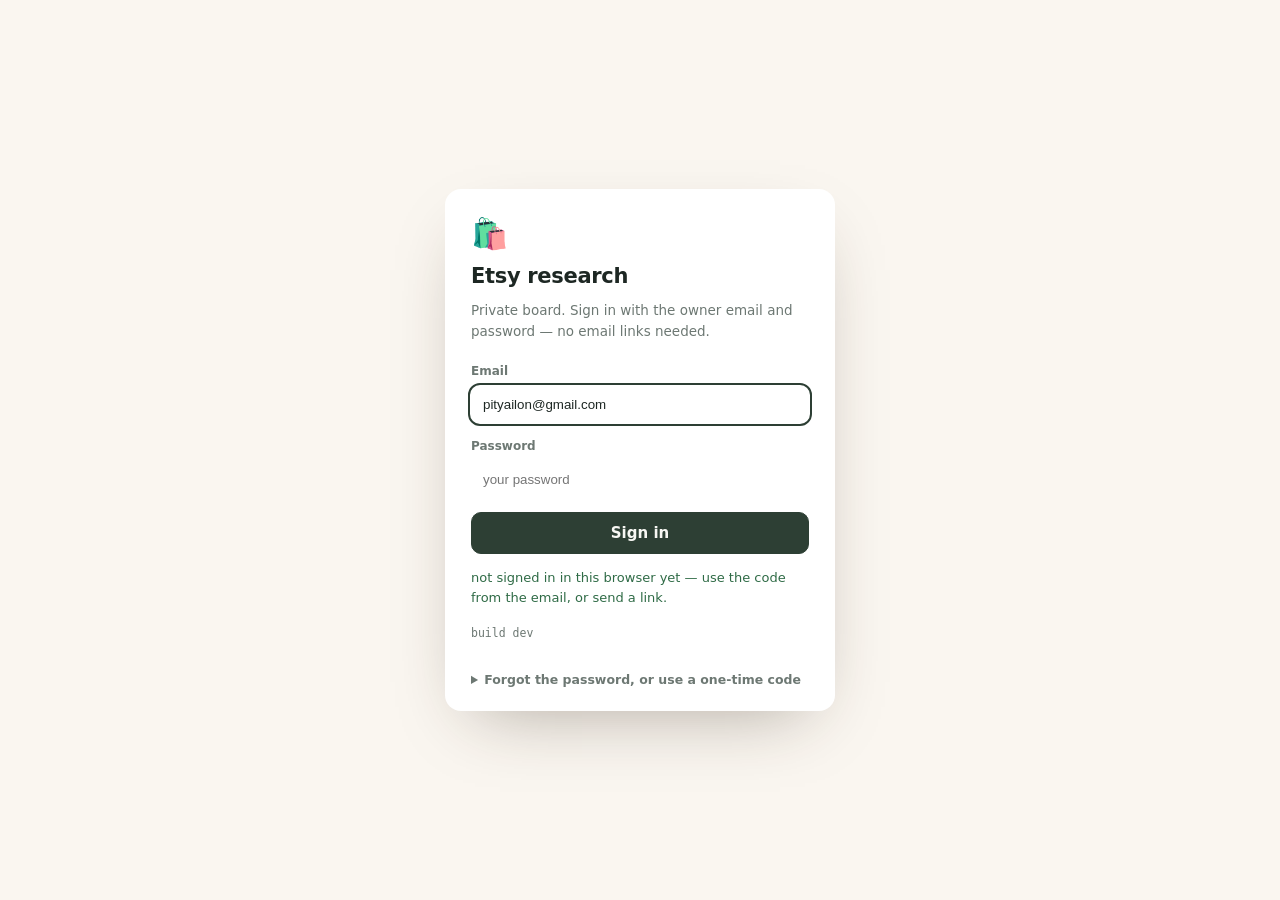
==== web/index.html @ 6f5b3202 "chore: sync web/index.html" ====
<!doctype html>
<html lang="en">
<head>
<meta charset="utf-8">
<meta name="build" content="dev">
<script>
  // Record failures before app.js runs: without this a thrown boot() looks
  // exactly like "signed in but the board never appeared".
  window.__errs = [];
  addEventListener('error', (e) => window.__errs.push(`${e.message} @ ${e.filename}:${e.lineno}`));
  // boot failsafe: if app.js never resolves the session, show the gate anyway
  setTimeout(() => { if (document.body.dataset.auth === 'pending') document.body.dataset.auth = 'out'; }, 7000);
  addEventListener('unhandledrejection', (e) => window.__errs.push(`promise: ${(e.reason && e.reason.message) || e.reason}`));
</script>
<meta name="viewport" content="width=device-width, initial-scale=1">
<title>Etsy research</title>
<meta name="description" content="Keyword research board for Etsy — listings, momentum and a crawl queue you control.">
<link rel="stylesheet" href="./styles.css">
<link rel="icon" href="data:image/svg+xml,<svg xmlns='http://www.w3.org/2000/svg' viewBox='0 0 100 100'><text y='.9em' font-size='90'>🛍️</text></svg>">
</head>
<body data-auth="pending">
<div id="boot-splash">Checking your session…</div>

<div id="banner" class="banner" hidden></div>
  <header class="topbar">
  <div class="brand"><b>Etsy research</b><span id="board-name">board</span></div>
  <div class="spacer"></div>
  <div class="stat stat-listings"><b id="s-listings">—</b><span>listings</span></div>
  <div class="stat stat-snaps"><b id="s-snaps">—</b><span>observations</span></div>
  <div class="stat stat-queue"><b id="s-queue">—</b><span>keywords</span></div>
  <div class="stat stat-seen"><b><span class="dot" id="s-dot"></span><span id="s-seen">—</span></b><span>last crawl</span></div>
  <button class="btn ghost sm" id="acct-btn" title="account">account</button>
</header>

<main class="wrap">

  <!-- ── scan schedule ──────────────────────────────────────────────── -->
  <section class="panel">
    <div class="panel-head">
      <div>
        <h2>Scan schedule</h2>
        <p class="sub">Every keyword has its own timer. The runner wakes up once an hour and crawls only what is due.</p>
      </div>
      <div class="now" id="next-up">—</div>
    </div>

    <form class="queue-form" id="kw-form" autocomplete="off">
      <div class="field grow">
        <label for="kw">Add a keyword</label>
        <input type="text" id="kw" placeholder="e.g. personalised wedding gift" required minlength="2" maxlength="80">
      </div>
      <div class="field">
        <label for="kw-depth">Page depth <button type="button" class="help" data-help="depth" aria-label="What is page depth?">?</button></label>
        <input type="number" id="kw-depth" value="20" min="1" max="100">
      </div>
      <div class="field">
        <label for="kw-interval">Check every</label>
        <select id="kw-interval"></select>
      </div>
      <button class="btn" type="submit">Add to queue</button>
    </form>

    <div class="bulk" id="bulk" hidden>
      <b id="bulk-count">0 selected</b>
      <span class="bulk-label">check every</span>
      <select id="bulk-interval" aria-label="Interval for selected keywords"></select>
      <button class="btn sm" id="bulk-apply" type="button">Apply to selected</button>
      <button class="btn ghost sm" id="bulk-clear" type="button">Clear</button>
    </div>

    <div class="table-wrap">
      <table class="queue">
        <thead>
          <tr>
            <th class="chk"><input type="checkbox" id="check-all" aria-label="Select all keywords"></th>
            <th>Keyword</th>
            <th>Check every</th>
            <th>Depth</th>
            <th>Lap progress</th>
            <th>Next check</th>
            <th>Last run</th>
            <th class="acts"></th>
          </tr>
        </thead>
        <tbody id="queue-body"></tbody>
      </table>
      <p class="queue-empty" id="queue-empty" hidden>No keywords yet. Add one above and the runner will pick it up within the hour.</p>
    </div>

    <div class="explainers">
      <details class="explain" id="explain-depth">
        <summary>What is “page depth”?</summary>
        <div class="explain-body" id="depth-explain"></div>
      </details>
      <details class="explain" id="explain-interval">
        <summary>What does “check every” change?</summary>
        <div class="explain-body" id="interval-explain"></div>
      </details>
    </div>

    <div class="budget">
      <div class="budget-head">
        <b>Today’s crawl budget</b>
        <span id="budget-text">—</span>
      </div>
      <div class="meter"><i id="budget-bar"></i></div>
      <div class="budget-foot">
        <span id="demand-text"></span>
        <span class="budget-set">
          <label for="budget-input">pages/day</label>
          <input type="number" id="budget-input" min="6" max="200" step="2">
          <button class="btn ghost sm" id="budget-save" type="button">Save</button>
        </span>
      </div>
    </div>
  </section>

  <!-- ── filters ───────────────────────────────────────────────────── -->
  <section class="panel">
    <div class="filters">
      <div class="field">
        <label for="q">Search</label>
        <input type="text" id="q" placeholder="title, shop or description">
      </div>
      <div class="field">
        <label>Status</label>
        <div class="seg" id="seg">
          <button data-status="all" aria-pressed="true">All</button>
          <button data-status="rising" aria-pressed="false">Rising</button>
          <button data-status="new" aria-pressed="false">New</button>
          <button data-status="starred" aria-pressed="false">Starred</button>
        </div>
      </div>
      <div class="field">
        <label for="sort">Sort</label>
        <select id="sort">
          <option value="favorites">Favourites</option>
          <option value="momentum">Momentum (Δ fav)</option>
          <option value="newest">Newest first seen</option>
          <option value="price_asc">Price ↑</option>
          <option value="price_desc">Price ↓</option>
          <option value="reviews">Reviews</option>
        </select>
      </div>
      <div class="count" id="count"></div>
    </div>
  </section>

  <div class="grid" id="grid"></div>
  <div class="more" id="more-wrap" hidden><button class="btn ghost" id="more">Show more</button></div>
  <div class="empty" id="empty" hidden>No listings match yet. Add a keyword above — the next tick picks it up within the hour.</div>

  <!-- ── runs ──────────────────────────────────────────────────────── -->
  <section class="panel" style="margin-top:26px">
    <div class="panel-head">
      <div>
        <h2>Recent slices</h2>
        <p class="sub">Each row is one wake-up: two search pages, the listings found, and whether Etsy let us through.</p>
      </div>
    </div>
    <div class="table-wrap">
      <table class="runs">
        <thead><tr><th>Started</th><th>Keyword</th><th>Pages</th><th>Result</th><th>Listings</th><th>CAPTCHAs</th></tr></thead>
        <tbody id="runs"></tbody>
      </table>
    </div>
  </section>
</main>

<div class="scrim" id="scrim"></div>
<aside class="drawer" id="drawer" aria-hidden="true">
  <button class="close" id="drawer-close" aria-label="Close">✕</button>
  <div id="drawer-body"></div>
</aside>

<div class="scrim2" id="confirm-scrim" hidden></div>
<div class="modal small" id="confirm" role="dialog" aria-modal="true" aria-labelledby="confirm-title" hidden>
  <h3 id="confirm-title">Are you sure?</h3>
  <p class="sub" id="confirm-body"></p>
  <div class="modal-foot">
    <button class="btn" id="confirm-ok" type="button">Confirm</button>
    <button class="btn ghost" id="confirm-cancel" type="button">Cancel</button>
  </div>
</div>

<!-- ── sign-in gate ──────────────────────────────────────────────────── -->
<section class="gate" id="gate" hidden>
  <form class="gate-card" id="gate-form">
    <div class="gate-mark">🛍️</div>
    <h1>Etsy research</h1>
    <p class="gate-sub">Private board. Sign in with the owner email and password — no email links needed.</p>
    <label for="gate-email">Email</label>
    <input type="email" id="gate-email" value="pityailon@gmail.com" autocomplete="username" spellcheck="false" required>
    <label for="gate-pw">Password</label>
    <input type="password" id="gate-pw" autocomplete="current-password" autocapitalize="off" autocorrect="off" spellcheck="false" placeholder="your password" required>
    <button class="btn" id="gate-signin" type="submit">Sign in</button>
    <p class="gate-msg" id="gate-msg" hidden></p>
    <p class="gate-foot mono-note">build <span id="build-tag">—</span></p>
    <details class="gate-alt">
      <summary>Forgot the password, or use a one-time code</summary>
      <p>Type the code from a sign-in email, paste a sign-in link, or send yourself a fresh link.</p>
      <input type="text" id="gate-paste" placeholder="8-digit code, or the whole link" spellcheck="false" autocomplete="off">
      <button class="btn ghost" id="gate-verify" type="button">Sign in with this</button>
      <button class="btn ghost" id="gate-send" type="button">Email me a link instead</button>
    </details>
  </form>
</section>

<div class="toast" id="toast"></div>

<div class="scrim2" id="acct-scrim" hidden></div>
<div class="modal small" id="acct" hidden role="dialog" aria-modal="true" aria-labelledby="acct-title">
  <h2 id="acct-title">Account</h2>
  <p class="mono-note">Signed in as <b id="acct-who">—</b></p>
  <div class="modal-actions">
    <button class="btn ghost" id="acct-close" type="button">Close</button>
    <button class="btn ghost" id="acct-pw" type="button">Change password</button>
    <button class="btn danger" id="acct-out" type="button">Sign out</button>
  </div>
</div>

<div class="scrim2" id="pw-scrim" hidden></div>
<div class="modal small" id="pw" hidden role="dialog" aria-modal="true" aria-labelledby="pw-title">
  <h2 id="pw-title">Change password</h2>
  <label for="pw-new">New password</label>
  <input type="password" id="pw-new" autocomplete="new-password" autocapitalize="off" autocorrect="off" spellcheck="false" placeholder="at least 6 characters">
  <label for="pw-new2">Repeat it</label>
  <input type="password" id="pw-new2" autocomplete="new-password">
  <p class="mono-note" id="pw-msg"></p>
  <div class="modal-actions">
    <button class="btn ghost" id="pw-cancel" type="button">Cancel</button>
    <button class="btn" id="pw-save" type="button">Save password</button>
  </div>
</div>
<script src="./config.js"></script>
<script src="./app.js"></script>
</body>
</html>
---- web/styles.css ----
/* Etsy research — warm editorial board, same palette as the local dashboard. */
:root {
  --bg: #f6f5f1;
  --card: #ffffff;
  --line: #e1e4dc;
  --ink: #1d2723;
  --ink-2: #242d28;
  --muted: #6d7873;
  --up: #2c6a45;
  --down: #a04a3c;
  --accent: #2d3f34;
  --radius: 14px;
  --shadow: 0 1px 2px rgba(29, 39, 35, .04), 0 8px 24px rgba(29, 39, 35, .05);
}

* { box-sizing: border-box; }

body {
  margin: 0;
  background: var(--bg);
  color: var(--ink);
  font: 15px/1.5 ui-sans-serif, system-ui, -apple-system, "Segoe UI", Inter, sans-serif;
  -webkit-font-smoothing: antialiased;
}

a { color: inherit; }

.topbar {
  position: sticky; top: 0; z-index: 20;
  display: flex; align-items: center; gap: 18px;
  padding: 14px 36px;
  background: rgba(246, 245, 241, .88);
  backdrop-filter: blur(10px);
  border-bottom: 1px solid var(--line);
}
.brand { display: flex; align-items: baseline; gap: 10px; }
.brand b { font-size: 16px; letter-spacing: -.01em; }
.brand span { color: var(--muted); font-size: 12.5px; letter-spacing: .04em; text-transform: uppercase; }
.topbar .spacer { flex: 1; }
.stat { text-align: right; line-height: 1.2; }
.stat b { display: block; font-size: 15px; font-variant-numeric: tabular-nums; }
.stat span { color: var(--muted); font-size: 11.5px; text-transform: uppercase; letter-spacing: .05em; }
.dot { display: inline-block; width: 7px; height: 7px; border-radius: 50%; background: var(--up); margin-right: 6px; }
.dot.warn { background: #c98a2e; }
.dot.off { background: var(--down); }

.wrap { max-width: 1800px; margin: 0 auto; padding: 26px 36px 80px; }

/* ── queue ───────────────────────────────────────────────────────────── */
.panel {
  background: var(--card); border: 1px solid var(--line);
  border-radius: var(--radius); box-shadow: var(--shadow);
  padding: 18px 20px; margin-bottom: 18px;
}
.panel h2 {
  margin: 0 0 6px; font-size: 13px; letter-spacing: .07em;
  text-transform: uppercase; color: var(--muted); font-weight: 600;
}
.panel-head { display: flex; gap: 16px; align-items: flex-start; margin-bottom: 16px; flex-wrap: wrap; }
.panel-head .sub { margin: 0; color: var(--muted); font-size: 13px; max-width: 62ch; line-height: 1.5; }
.now { margin-left: auto; display: flex; gap: 8px; flex-wrap: wrap; }
.next-chip {
  font-size: 12.5px; color: var(--ink-2); background: #f1f3ec;
  border: 1px solid var(--line); border-radius: 999px; padding: 4px 11px;
}
.next-chip b { font-variant-numeric: tabular-nums; }

.queue-form { display: flex; gap: 10px; flex-wrap: wrap; align-items: flex-end; }
.field { display: flex; flex-direction: column; gap: 5px; }
.field.grow { flex: 1; min-width: 220px; }
.field label { font-size: 11.5px; color: var(--muted); letter-spacing: .04em; text-transform: uppercase; display: flex; align-items: center; gap: 5px; }
input[type=text], input[type=number], select {
  font: inherit; color: var(--ink); background: #fbfbf9;
  border: 1px solid var(--line); border-radius: 10px;
  padding: 9px 12px; min-width: 0; outline: none;
  transition: border-color .12s, box-shadow .12s;
}
input[type=text]:focus, input[type=number]:focus, select:focus {
  border-color: #b9c2b6; box-shadow: 0 0 0 3px rgba(45, 63, 52, .08);
}
#kw { width: 100%; }
#kw-depth { width: 92px; }
.help {
  width: 16px; height: 16px; border-radius: 50%; border: 1px solid var(--line);
  background: #f1f3ec; color: var(--muted); font-size: 10.5px; font-weight: 700;
  cursor: pointer; display: inline-grid; place-items: center; padding: 0; line-height: 1;
}
.help:hover { background: var(--accent); color: #fff; border-color: var(--accent); }
.btn {
  font: inherit; font-weight: 550; cursor: pointer;
  border-radius: 10px; padding: 9px 16px;
  border: 1px solid var(--accent); background: var(--accent); color: #f7f7f3;
  transition: transform .08s, opacity .12s;
}
.btn:hover { opacity: .92; }
.btn:active { transform: translateY(1px); }
.btn.ghost { background: transparent; color: var(--ink-2); border-color: var(--line); }
.btn.sm { padding: 5px 10px; font-size: 12.5px; border-radius: 8px; }
.btn[disabled] { opacity: .45; cursor: default; }

/* bulk bar */
.bulk {
  display: flex; align-items: center; gap: 10px; flex-wrap: wrap;
  margin-top: 14px; padding: 10px 14px; border-radius: 10px;
  background: #f1f3ec; border: 1px solid var(--line); font-size: 13px;
}
.bulk b { font-variant-numeric: tabular-nums; }
.bulk-label { color: var(--muted); }
.bulk select { padding: 6px 10px; }

/* queue table */
.table-wrap { overflow-x: auto; margin-top: 16px; }
table.queue { width: 100%; border-collapse: collapse; font-size: 13.5px; }
table.queue th {
  text-align: left; font-weight: 600; color: var(--muted); font-size: 11.5px;
  letter-spacing: .05em; text-transform: uppercase; padding: 6px 10px;
  border-bottom: 1px solid var(--line); white-space: nowrap;
}
table.queue td { padding: 11px 10px; border-bottom: 1px solid #f0f1ec; vertical-align: middle; }
table.queue tr:last-child td { border-bottom: 0; }
table.queue tr:hover td { background: #fbfbf8; }
table.queue .chk { width: 30px; }
table.queue .kw-name b { font-weight: 600; }
table.queue .kw-name .pill { margin-left: 7px; }
.pill { font-size: 10.5px; text-transform: uppercase; letter-spacing: .05em; padding: 2px 8px; border-radius: 999px; white-space: nowrap; }
.pill.queued { background: #eef0ea; color: #4a5951; }
.pill.running { background: #e6efe7; color: var(--up); }
.pill.blocked { background: #f6e9e6; color: var(--down); }
.pill.paused { background: #f2eee2; color: #8a6d2f; }
table.queue select.iv { padding: 6px 9px; font-size: 12.5px; }
table.queue input.dp { width: 68px; padding: 6px 9px; font-size: 12.5px; }
.prog { min-width: 170px; }
.prog > span { display: block; font-size: 12px; font-variant-numeric: tabular-nums; }
.prog .bar { height: 5px; border-radius: 4px; background: #eceee6; margin: 5px 0 3px; overflow: hidden; }
.prog .bar i { display: block; height: 100%; background: var(--up); border-radius: 4px; }
.tiny { font-size: 11.5px; color: var(--muted); }
td.due { white-space: nowrap; font-variant-numeric: tabular-nums; }
td.last { white-space: nowrap; color: var(--muted); font-size: 12.5px; }
td.acts { text-align: right; white-space: nowrap; }
td.acts button {
  border: 1px solid var(--line); background: #fbfbf9; color: var(--muted);
  cursor: pointer; font-size: 12px; line-height: 1; padding: 5px 8px; border-radius: 7px; margin-left: 4px;
}
td.acts button:hover { background: #eef0ea; color: var(--ink); }
.now-tag { color: var(--up); }
.muted { color: var(--muted); }
.warn { color: #a0552f; }
.queue-empty { color: var(--muted); font-size: 13px; padding: 14px 2px 2px; margin: 0; }

/* explainers */
.explainers { margin-top: 14px; border-top: 1px solid var(--line); padding-top: 12px; }
.explain { border-bottom: 1px dashed var(--line); }
.explain:last-child { border-bottom: 0; }
.explain summary {
  cursor: pointer; padding: 9px 2px; font-size: 13px; font-weight: 560; color: var(--ink-2);
  list-style: none; display: flex; align-items: center; gap: 8px;
}
.explain summary::-webkit-details-marker { display: none; }
.explain summary::before { content: '▸'; color: var(--muted); font-size: 11px; transition: transform .15s; }
.explain[open] summary::before { transform: rotate(90deg); }
.explain-body { padding: 0 2px 14px 20px; font-size: 13.5px; line-height: 1.62; color: #3a4642; }
.explain-body p { margin: 0 0 9px; }
.explain-body p:last-child { margin-bottom: 0; }

/* budget meter */
.budget { margin-top: 16px; padding: 13px 15px; border-radius: 11px; background: #fbfbf8; border: 1px solid var(--line); }
.budget-head { display: flex; justify-content: space-between; gap: 12px; font-size: 13px; align-items: baseline; }
.budget-head b { font-size: 12px; letter-spacing: .05em; text-transform: uppercase; color: var(--muted); font-weight: 600; }
.meter { height: 7px; border-radius: 5px; background: #eceee6; margin: 9px 0 8px; overflow: hidden; }
.meter i { display: block; height: 100%; width: 0; background: var(--up); border-radius: 5px; transition: width .3s; }
.meter i.high { background: #c98a2e; }
.meter i.full { background: var(--down); }
.budget-foot { display: flex; justify-content: space-between; gap: 14px; flex-wrap: wrap; font-size: 12.5px; align-items: center; }
.budget-set { display: flex; align-items: center; gap: 7px; color: var(--muted); }
.budget-set input { width: 78px; padding: 5px 9px; font-size: 12.5px; }

/* ── filters ─────────────────────────────────────────────────────────── */
.filters { display: flex; gap: 10px; flex-wrap: wrap; align-items: flex-end; }
#q { width: 300px; }
.seg { display: flex; border: 1px solid var(--line); border-radius: 10px; overflow: hidden; background: #fbfbf9; }
.seg button {
  font: inherit; font-size: 13px; padding: 8px 13px; border: 0; cursor: pointer;
  background: transparent; color: var(--muted); border-right: 1px solid var(--line);
}
.seg button:last-child { border-right: 0; }
.seg button[aria-pressed=true] { background: var(--accent); color: #f7f7f3; }
.count { margin-left: auto; color: var(--muted); font-size: 13px; font-variant-numeric: tabular-nums; }

/* ── cards ───────────────────────────────────────────────────────────── */
.grid {
  display: grid; gap: 22px; margin-top: 20px;
  grid-template-columns: repeat(auto-fill, minmax(280px, 1fr));
}
.card {
  background: var(--card); border: 1px solid var(--line);
  border-radius: var(--radius); overflow: hidden;
  box-shadow: var(--shadow); display: flex; flex-direction: column;
  transition: transform .12s, box-shadow .12s;
}
.card:hover { transform: translateY(-2px); box-shadow: 0 2px 4px rgba(29,39,35,.05), 0 14px 32px rgba(29,39,35,.09); }
.thumb {
  position: relative; aspect-ratio: 4 / 3; background: #eef0ea; overflow: hidden; cursor: zoom-in;
}
.thumb img { width: 100%; height: 100%; object-fit: cover; display: block; }
.thumb .star {
  position: absolute; top: 9px; right: 9px; width: 30px; height: 30px;
  border-radius: 50%; border: 1px solid rgba(0,0,0,.06); background: rgba(255,255,255,.92);
  display: grid; place-items: center; cursor: pointer; font-size: 15px; color: #b9bdb4;
}
.thumb .star[data-on=true] { color: #c9962f; }
.card .body { padding: 13px 15px 15px; display: flex; flex-direction: column; gap: 8px; flex: 1; }
.card h3 {
  margin: 0; font-size: 14px; line-height: 1.35; font-weight: 560;
  display: -webkit-box; -webkit-line-clamp: 2; -webkit-box-orient: vertical; overflow: hidden;
}
.shop { color: var(--muted); font-size: 12.5px; }
.row { display: flex; align-items: baseline; gap: 8px; margin-top: auto; }
.price { font-size: 16px; font-weight: 620; font-variant-numeric: tabular-nums; }
.delta { font-size: 12.5px; font-variant-numeric: tabular-nums; color: var(--muted); }
.delta.up { color: var(--up); }
.delta.down { color: var(--down); }
.tags { display: flex; gap: 6px; flex-wrap: wrap; }
.tag { font-size: 11px; color: var(--muted); border: 1px solid var(--line); border-radius: 6px; padding: 1px 6px; }
.card .actions { display: flex; gap: 8px; padding: 0 15px 15px; }
.card .actions a, .card .actions button {
  flex: 1; text-align: center; text-decoration: none; font-size: 12.5px; font-weight: 550;
  padding: 7px 10px; border-radius: 8px; border: 1px solid var(--line);
  background: #fbfbf9; color: var(--ink-2); cursor: pointer;
}
.card .actions a:hover, .card .actions button:hover { background: #f1f2ec; }

.more { display: flex; justify-content: center; margin: 30px 0 0; }
.empty { text-align: center; color: var(--muted); padding: 70px 0; }

/* ── drawer ──────────────────────────────────────────────────────────── */
.scrim {
  position: fixed; inset: 0; background: rgba(29,39,35,.34);
  opacity: 0; pointer-events: none; transition: opacity .18s; z-index: 40;
}
.scrim.open { opacity: 1; pointer-events: auto; }
.drawer {
  position: fixed; top: 0; right: 0; height: 100%; width: min(560px, 94vw);
  background: var(--card); border-left: 1px solid var(--line); z-index: 50;
  transform: translateX(102%); transition: transform .22s cubic-bezier(.3,.8,.3,1);
  overflow-y: auto; padding: 26px 28px 60px;
}
.drawer.open { transform: none; }
.drawer .close {
  position: sticky; top: 0; float: right; margin: -8px -8px 0 0;
  border: 0; background: var(--bg); width: 32px; height: 32px; border-radius: 50%;
  cursor: pointer; font-size: 17px; color: var(--muted);
}
.drawer img.hero { width: 100%; border-radius: 12px; margin-bottom: 16px; }
.drawer h2 { margin: 0 0 6px; font-size: 19px; line-height: 1.3; }
.kv { display: grid; grid-template-columns: 120px 1fr; gap: 7px 12px; margin: 16px 0; font-size: 13.5px; }
.kv dt { color: var(--muted); }
.kv dd { margin: 0; font-variant-numeric: tabular-nums; }
.desc { white-space: pre-wrap; font-size: 13.5px; line-height: 1.65; color: #3a4642; border-top: 1px solid var(--line); padding-top: 14px; }

/* ── runs ────────────────────────────────────────────────────────────── */
table.runs { width: 100%; border-collapse: collapse; font-size: 13px; }
table.runs th {
  text-align: left; font-weight: 600; color: var(--muted); font-size: 11.5px;
  letter-spacing: .05em; text-transform: uppercase; padding: 6px 10px; border-bottom: 1px solid var(--line);
}
table.runs td { padding: 8px 10px; border-bottom: 1px solid #f0f1ec; font-variant-numeric: tabular-nums; }
table.runs tr:last-child td { border-bottom: 0; }
.ok { color: var(--up); } .bad { color: var(--down); }

.toast {
  position: fixed; left: 50%; bottom: 26px; transform: translate(-50%, 20px);
  background: var(--ink); color: #f7f7f3; padding: 11px 18px; border-radius: 10px;
  font-size: 13.5px; opacity: 0; pointer-events: none; transition: .2s; z-index: 60;
}
.toast.show { opacity: 1; transform: translate(-50%, 0); }

@media (max-width: 760px) {
  .topbar { flex-wrap: wrap; gap: 10px 16px; padding: 10px 18px; }
  .topbar .brand span { display: none; }
  /* keep listings + last crawl; drop observations and keyword count */
  .topbar .stat-snaps, .topbar .stat-queue { display: none; }
  .topbar .stat b { font-size: 14px; }
  .wrap { padding-left: 18px; padding-right: 18px; }
  .grid { grid-template-columns: repeat(auto-fill, minmax(150px, 1fr)); gap: 14px; }
  .panel { padding: 15px 14px; }
  .panel-head { gap: 10px; }
  .now { margin-left: 0; width: 100%; }
  .queue-form .field.grow { min-width: 100%; }
  .budget-foot { flex-direction: column; align-items: flex-start; gap: 8px; }
  table.queue { font-size: 12.5px; }
  table.queue th, table.queue td { padding: 9px 8px; }
}

@media (max-width: 700px) {
  .topbar .stat:nth-child(2) { display: none; }
}

/* ── unlock dialog ───────────────────────────────────────────────────── */
.now-wrap { margin-left: auto; display: flex; align-items: center; gap: 10px; }
.chip {
  font: 600 11.5px/1 ui-sans-serif, system-ui, sans-serif;
  padding: 7px 10px; border-radius: 999px; cursor: pointer;
  border: 1px solid var(--border); background: transparent; color: var(--muted);
  transition: background .15s, color .15s, border-color .15s;
}
.chip:hover { background: var(--accent); border-color: var(--accent); color: #fff; }
.chip.locked { color: #9a5c2b; border-color: #d9bfa8; background: #fdf4ec; }
#token-btn.locked { border-color: #d9bfa8; color: #9a5c2b; }

.scrim2 {
  position: fixed; inset: 0; background: rgba(28, 22, 17, .38);
  backdrop-filter: blur(1.5px); z-index: 60;
}
.modal {
  position: fixed; z-index: 61; left: 50%; top: 50%; transform: translate(-50%, -50%);
  width: min(430px, calc(100vw - 32px)); max-height: min(86vh, 620px); overflow-y: auto;
  background: var(--card); border: 1px solid var(--border); border-radius: 14px;
  padding: 22px 22px 18px;
  box-shadow: 0 24px 60px -18px rgba(40, 28, 18, .45);
}
.modal h3 { margin: 0 0 10px; font-size: 17px; letter-spacing: -.01em; }
.modal .sub { margin: 0 0 12px; font-size: 13px; line-height: 1.5; color: var(--muted); }
.modal label { display: block; font-size: 12px; font-weight: 600; color: var(--muted); margin: 14px 0 6px; }
.modal input {
  width: 100%; padding: 10px 12px; font: 13.5px/1.3 ui-monospace, SFMono-Regular, Menlo, monospace;
  border: 1px solid var(--border); border-radius: 9px; background: #fff; color: var(--fg);
}
.modal input:focus { outline: 2px solid var(--accent); outline-offset: 1px; border-color: var(--accent); }
.modal .hint { margin-top: 12px; font-size: 12.5px; color: var(--muted); }
.modal .hint summary { cursor: pointer; font-weight: 600; }
.modal .hint p { margin: 8px 0; line-height: 1.45; }
.modal .hint pre {
  margin: 6px 0 8px; padding: 9px 10px; background: #f6efe6; border: 1px solid var(--border);
  border-radius: 8px; overflow-x: auto; font-size: 11.5px; color: #4a3f33;
}
.modal .hint code { background: #f6efe6; padding: 1px 4px; border-radius: 4px; font-size: 11.5px; }
.modal-foot { display: flex; align-items: center; gap: 8px; margin-top: 18px; flex-wrap: wrap; }
.modal-foot .btn:first-child { margin-right: auto; }

/* a locked board still lets you read everything; the actions that write are dimmed */
body[data-locked="1"] #queue-body button[data-act="del"] { opacity: .55; }
body[data-locked="1"] #queue-body button[data-act="del"]::after { content: " 🔒"; font-size: 10px; }

@media (max-width: 760px) {
  .now-wrap { margin-left: 0; width: 100%; justify-content: space-between; }
  .modal { padding: 18px 16px 14px; }
}

.modal.small { width: min(380px, calc(100vw - 32px)); }
.modal .btn.danger { background: #a4402f; border-color: #a4402f; color: #fff; }
.modal .btn.danger:hover { background: #8c3626; border-color: #8c3626; }

.mono-note { font-family: ui-monospace, SFMono-Regular, Menlo, monospace; font-size: 11.5px; }
.mono-note.bad { color: #a4402f; }

/* ── sign-in gate ────────────────────────────────────────────────────── */
.gate {
  position: fixed; inset: 0; z-index: 80; display: grid; place-items: center;
  padding: 22px; background: #faf6f0;
}
.gate-card {
  width: min(390px, 100%); background: var(--card); border: 1px solid var(--border);
  border-radius: 16px; padding: 30px 26px 22px; text-align: left;
  box-shadow: 0 26px 70px -30px rgba(50, 34, 20, .4);
}
.gate-mark { font-size: 30px; line-height: 1; margin-bottom: 12px; }
.gate h1 { margin: 0 0 8px; font-size: 21px; letter-spacing: -.015em; }
.gate-sub { margin: 0 0 20px; font-size: 13.5px; line-height: 1.55; color: var(--muted); }
.gate label { display: block; font-size: 12px; font-weight: 600; color: var(--muted); margin-bottom: 6px; }
.gate input {
  width: 100%; padding: 11px 12px; font: 14px/1.3 inherit; color: var(--fg);
  border: 1px solid var(--border); border-radius: 9px; background: #fff; margin-bottom: 14px;
}
.gate input:focus { outline: 2px solid var(--accent); outline-offset: 1px; border-color: var(--accent); }
.gate .btn { width: 100%; }
.gate-msg { margin: 14px 0 0; font-size: 13px; line-height: 1.5; color: #2f6b46; }
.gate-msg.bad { color: #a4402f; }
.gate-foot { margin: 18px 0 0; font-size: 11.5px; line-height: 1.5; color: var(--muted); }
body[data-auth="out"] .topbar, body[data-auth="out"] .wrap { display: none; }

.gate-alt { margin-top: 16px; border-top: 1px solid var(--border); padding-top: 12px; }
.gate-alt summary { cursor: pointer; font-size: 12.5px; font-weight: 600; color: var(--muted); }
.gate-alt p { font-size: 12px; line-height: 1.5; color: var(--muted); margin: 8px 0; }
.gate-alt input { margin-bottom: 8px; font-size: 12.5px; }
.gate-alt .btn { width: 100%; }


/* ── load-failure banner ─────────────────────────────────────────────── */
.banner {
  margin: 0 0 14px; padding: 11px 14px; border-radius: 10px;
  background: #fdf4ec; border: 1px solid #e8cdb4; color: #8a4a22;
  font-size: 13px; line-height: 1.5;
}
.banner.bad { background: #fbf0ee; border-color: #e5c3bd; color: #8f3423; }
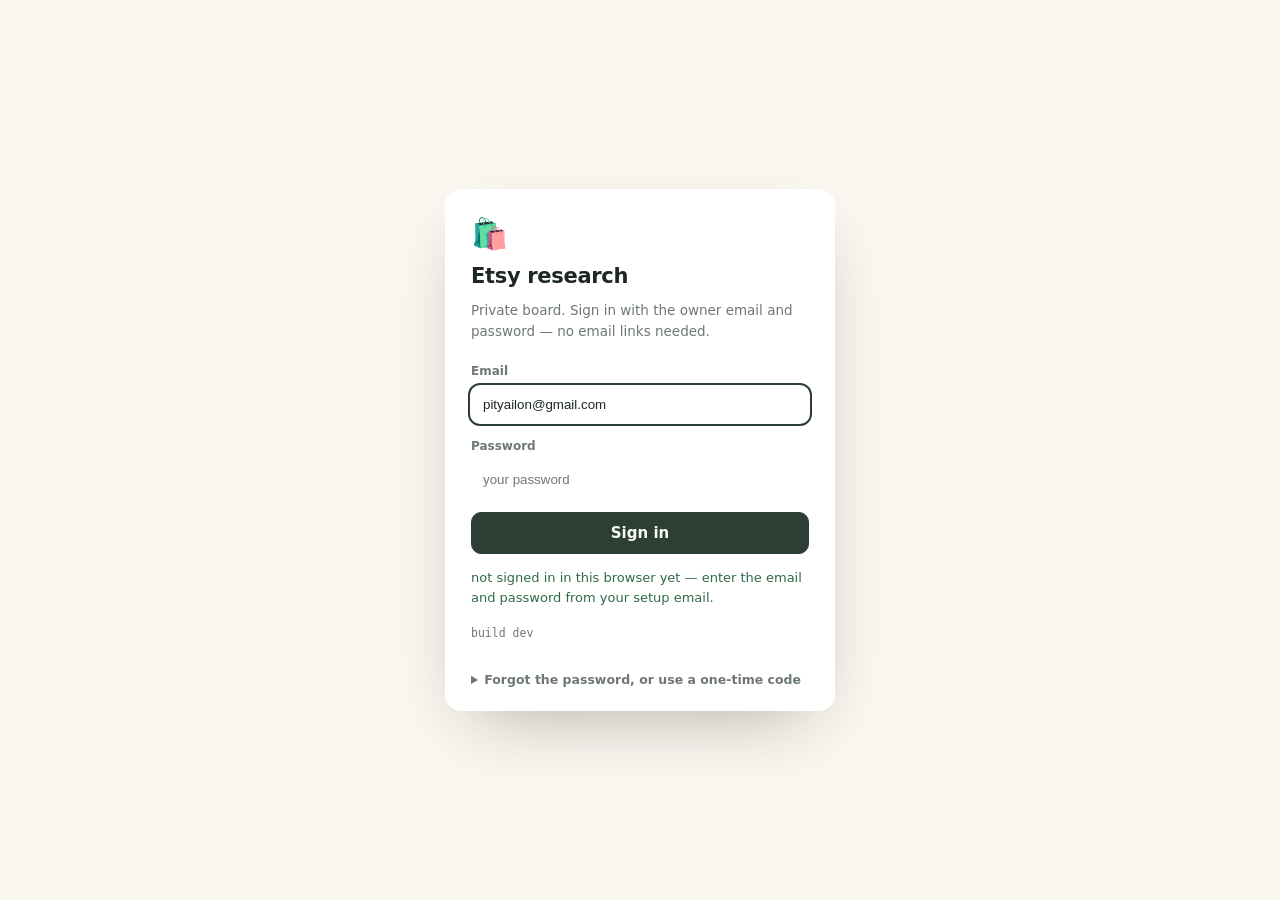
==== commit db509b9c: "chore: sync web/index.html" ====
--- a/web/index.html
+++ b/web/index.html
@@ -9,7 +9,12 @@
   window.__errs = [];
   addEventListener('error', (e) => window.__errs.push(`${e.message} @ ${e.filename}:${e.lineno}`));
   // boot failsafe: if app.js never resolves the session, show the gate anyway
-  setTimeout(() => { if (document.body.dataset.auth === 'pending') document.body.dataset.auth = 'out'; }, 7000);
+  setTimeout(() => {
+    if (document.body.dataset.auth !== 'pending') return;
+    document.body.dataset.auth = 'out';
+    var g = document.getElementById('gate');
+    if (g) g.hidden = false;   // [hidden] now really hides, so clear it
+  }, 7000);
   addEventListener('unhandledrejection', (e) => window.__errs.push(`promise: ${(e.reason && e.reason.message) || e.reason}`));
 </script>
 <meta name="viewport" content="width=device-width, initial-scale=1">
@@ -185,7 +190,7 @@
 
 <!-- ── sign-in gate ──────────────────────────────────────────────────── -->
 <section class="gate" id="gate" hidden>
-  <form class="gate-card" id="gate-form">
+  <form class="gate-card" id="gate-form" onsubmit="return window.__gateReady ? true : window.__gateStale()">
     <div class="gate-mark">🛍️</div>
     <h1>Etsy research</h1>
     <p class="gate-sub">Private board. Sign in with the owner email and password — no email links needed.</p>
@@ -195,7 +200,7 @@
     <input type="password" id="gate-pw" autocomplete="current-password" autocapitalize="off" autocorrect="off" spellcheck="false" placeholder="your password" required>
     <button class="btn" id="gate-signin" type="submit">Sign in</button>
     <p class="gate-msg" id="gate-msg" hidden></p>
-    <p class="gate-foot mono-note">build <span id="build-tag">—</span></p>
+    <p class="gate-foot mono-note">build <span id="build-tag">not loaded</span></p>
     <details class="gate-alt">
       <summary>Forgot the password, or use a one-time code</summary>
       <p>Type the code from a sign-in email, paste a sign-in link, or send yourself a fresh link.</p>
@@ -232,7 +237,46 @@
     <button class="btn" id="pw-save" type="button">Save password</button>
   </div>
 </div>
-<script src="./config.js"></script>
-<script src="./app.js"></script>
+<script>
+  // "I click Sign in and nothing happens" means app.js never ran: GitHub Pages
+  // caches HTML for 10 minutes, so a stale index.html can point at a stale (or
+  // missing) app.js while the page still looks finished.
+  //   * the build id is fetched fresh every load and the scripts loaded with it,
+  //     so an old shell still executes the newest code;
+  //   * if the app never binds the form, pressing the button explains itself
+  //     instead of quietly reloading the page.
+  window.__gateStale = function () {
+    var m = document.getElementById('gate-msg');
+    if (m) {
+      m.hidden = false;
+      m.innerHTML = 'This page did not finish loading. <a href="./?v=' + Date.now() +
+        '">Reload the latest version</a> and try again.';
+    }
+    return false;
+  };
+
+  (function () {
+    function load(file, ver) {
+      return new Promise(function (resolve) {
+        var el = document.createElement('script');
+        el.src = './' + file + (ver ? '?v=' + ver : '');
+        el.onload = el.onerror = resolve;
+        document.body.appendChild(el);
+      });
+    }
+    function boot(ver) {
+      window.__BUILD = ver || '';
+      // same reason as the scripts: a content-hashed href defeats the 10-minute
+      // cache even when the shell itself is stale
+      var css = document.querySelector('link[href*="styles.css"]');
+      if (css && ver) css.href = './styles.css?v=' + ver;
+      return load('config.js', ver).then(function () { return load('app.js', ver); });
+    }
+    fetch('./version.json?t=' + Date.now(), { cache: 'no-store' })
+      .then(function (r) { return r.ok ? r.json() : {}; })
+      .then(function (v) { return boot(v && v.build); })
+      .catch(function () { return boot(''); });
+  })();
+</script>
 </body>
 </html>
--- a/web/styles.css
+++ b/web/styles.css
@@ -392,3 +392,18 @@
   font-size: 13px; line-height: 1.5;
 }
 .banner.bad { background: #fbf0ee; border-color: #e5c3bd; color: #8f3423; }
+
+/* While the stored session is being checked, show neither the login card nor an
+   empty board: a signed-in visitor should never see the login page flash. */
+body[data-auth="pending"] .gate,
+body[data-auth="pending"] .wrap { display: none !important; }
+#boot-splash { display: none; }
+body[data-auth="pending"] #boot-splash {
+  display: block; text-align: center; padding: 22vh 24px 0;
+  color: var(--muted); font-family: var(--mono, ui-monospace, monospace); letter-spacing: .04em;
+}
+
+/* If app.js never runs, the failsafe in index.html sets data-auth="out"; the
+   gate must then be visible even though it ships with the hidden attribute,
+   otherwise the visitor gets a blank page and no explanation. */
+body[data-auth="out"] #gate { display: grid; }
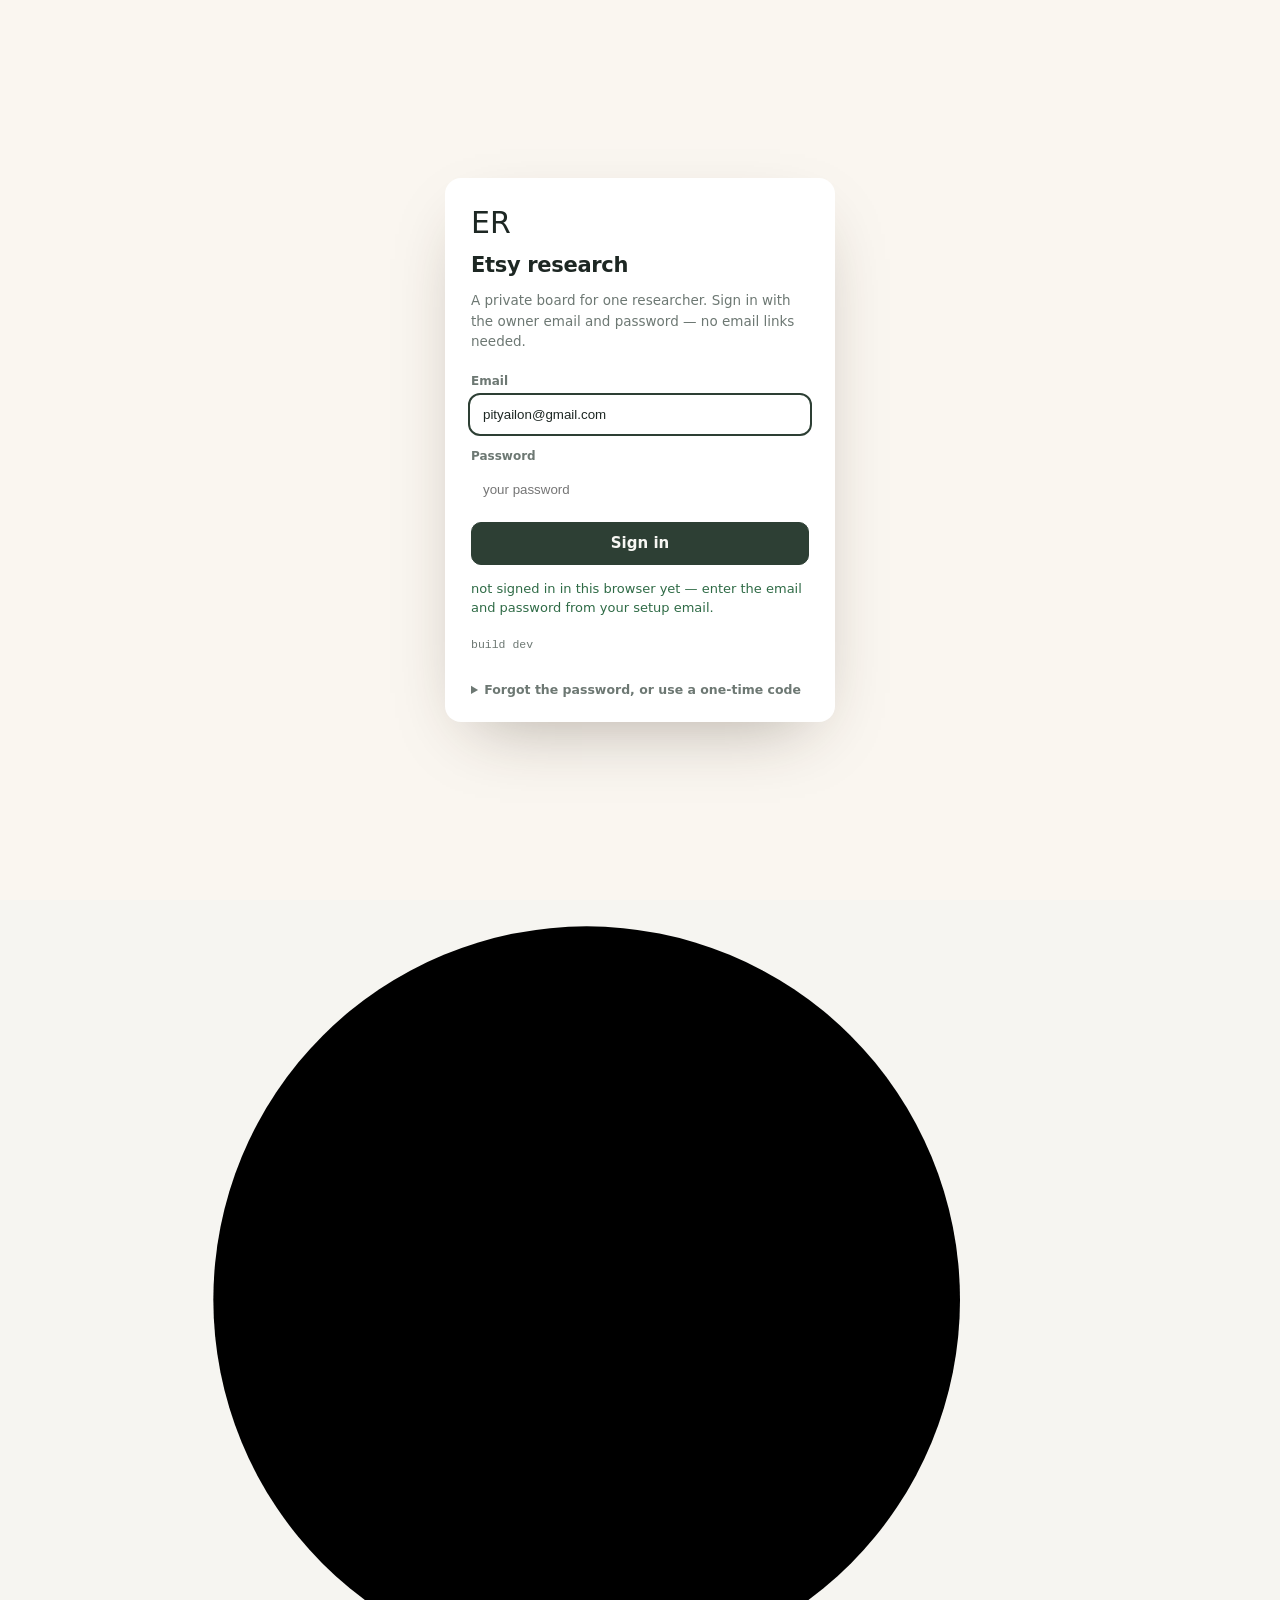
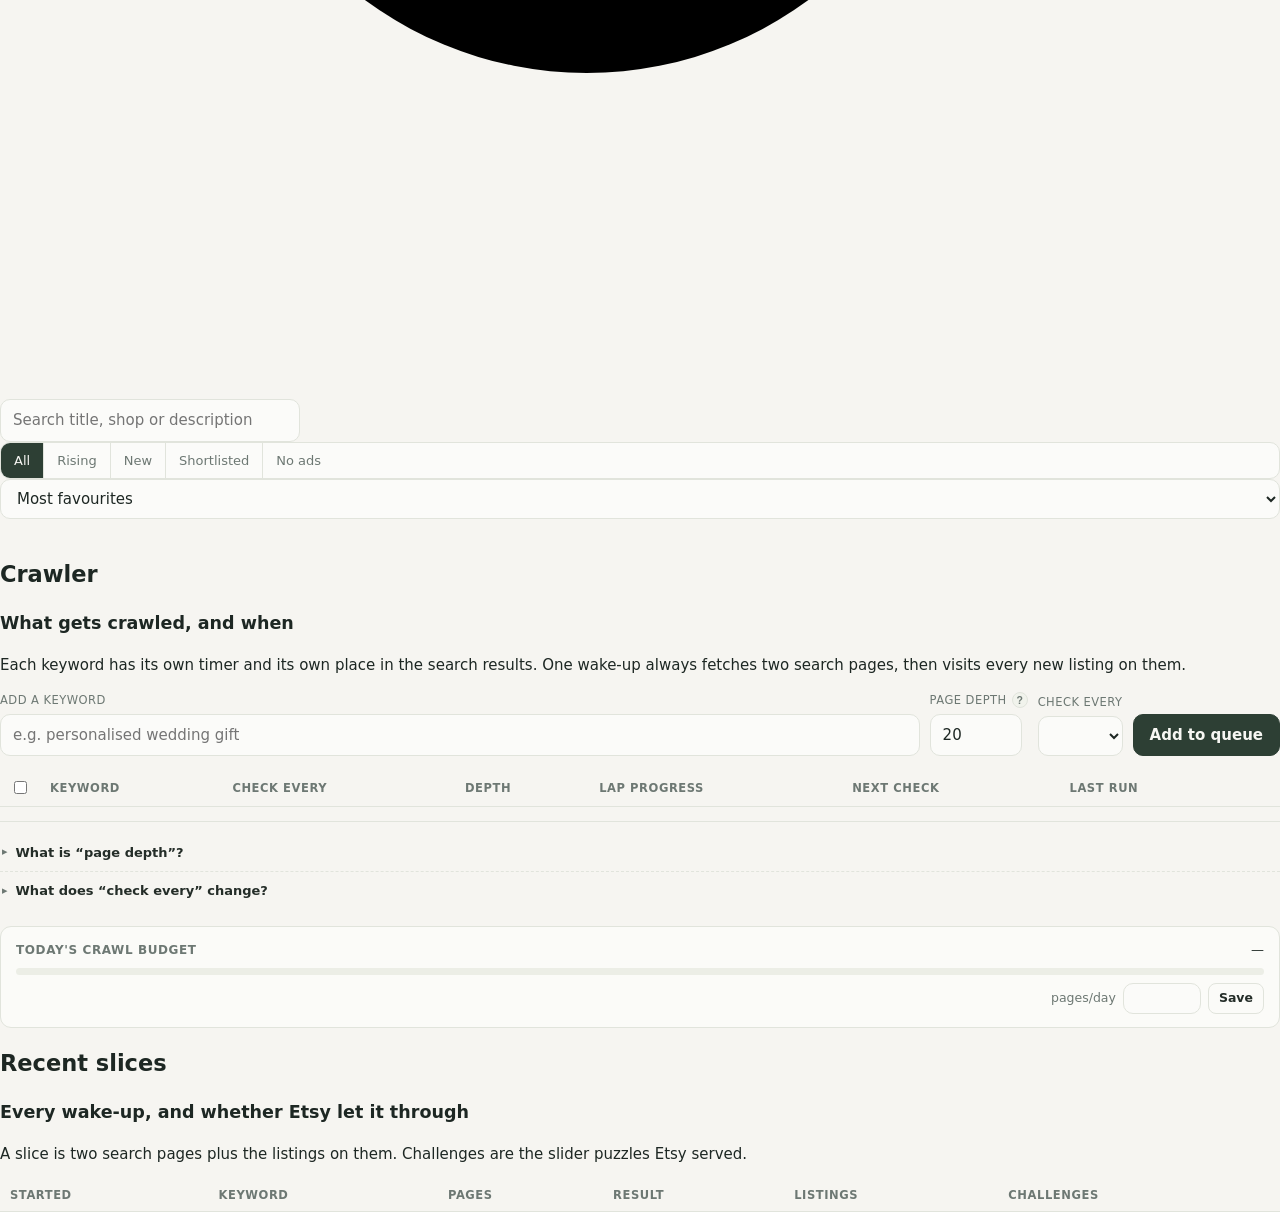
==== commit fe0a8f56: "chore: sync web/index.html" ====
--- a/web/index.html
+++ b/web/index.html
@@ -18,35 +18,170 @@
   addEventListener('unhandledrejection', (e) => window.__errs.push(`promise: ${(e.reason && e.reason.message) || e.reason}`));
 </script>
 <meta name="viewport" content="width=device-width, initial-scale=1">
-<title>Etsy research</title>
-<meta name="description" content="Keyword research board for Etsy — listings, momentum and a crawl queue you control.">
+<title>Etsy research — a private board for picking niches</title>
+<meta name="description" content="What Etsy sells for each keyword: prices, favourite counts, seller strength and how the search results move over time.">
+<meta name="color-scheme" content="light dark">
 <link rel="stylesheet" href="./styles.css">
-<link rel="icon" href="data:image/svg+xml,<svg xmlns='http://www.w3.org/2000/svg' viewBox='0 0 100 100'><text y='.9em' font-size='90'>🛍️</text></svg>">
+<link rel="icon" href="data:image/svg+xml,<svg xmlns='http://www.w3.org/2000/svg' viewBox='0 0 100 100'><rect width='100' height='100' rx='22' fill='%23b4552d'/><text x='50' y='68' font-family='system-ui' font-size='54' font-weight='600' text-anchor='middle' fill='%23fff'>E</text></svg>">
 </head>
 <body data-auth="pending">
+<a class="skip" href="#browse">Skip to the listings</a>
 <div id="boot-splash">Checking your session…</div>
 
 <div id="banner" class="banner" hidden></div>
-  <header class="topbar">
-  <div class="brand"><b>Etsy research</b><span id="board-name">board</span></div>
-  <div class="spacer"></div>
-  <div class="stat stat-listings"><b id="s-listings">—</b><span>listings</span></div>
-  <div class="stat stat-snaps"><b id="s-snaps">—</b><span>observations</span></div>
-  <div class="stat stat-queue"><b id="s-queue">—</b><span>keywords</span></div>
-  <div class="stat stat-seen"><b><span class="dot" id="s-dot"></span><span id="s-seen">—</span></b><span>last crawl</span></div>
-  <button class="btn ghost sm" id="acct-btn" title="account">account</button>
+
+<header class="appbar">
+  <div class="shell appbar-in">
+    <div class="brand">
+      <span class="brand-mark" aria-hidden="true">ER</span>
+      <span class="brand-text">
+        <b>Etsy research</b>
+        <span>private board</span>
+      </span>
+    </div>
+    <div class="appbar-right">
+      <span class="crawl-state" title="When the crawler last wrote a listing">
+        <span class="dot" id="s-dot"></span>
+        <span id="s-seen">—</span>
+      </span>
+      <button class="btn ghost sm" id="acct-btn" title="account">account</button>
+    </div>
+  </div>
 </header>
 
-<main class="wrap">
-
-  <!-- ── scan schedule ──────────────────────────────────────────────── -->
-  <section class="panel">
-    <div class="panel-head">
-      <div>
-        <h2>Scan schedule</h2>
-        <p class="sub">Every keyword has its own timer. The runner wakes up once an hour and crawls only what is due.</p>
-      </div>
-      <div class="now" id="next-up">—</div>
+<main class="shell">
+
+  <!-- ── at a glance ───────────────────────────────────────────────────── -->
+  <section class="kpis" aria-label="What the board holds">
+    <div class="kpi">
+      <span class="kpi-label">Listings</span>
+      <b id="s-listings">—</b>
+      <span class="kpi-note">unique products, de-duplicated by Etsy id</span>
+    </div>
+    <div class="kpi">
+      <span class="kpi-label">Readings</span>
+      <b id="s-snaps">—</b>
+      <span class="kpi-note">price and favourite readings over time</span>
+    </div>
+    <div class="kpi">
+      <span class="kpi-label">Keywords</span>
+      <b id="s-queue">—</b>
+      <span class="kpi-note">on the crawl schedule</span>
+    </div>
+    <div class="kpi kpi-budget">
+      <span class="kpi-label">Search pages today</span>
+      <b id="kpi-pages">—</b>
+      <span class="kpi-note" id="kpi-pages-note">loading budget…</span>
+      <div class="meter"><i id="kpi-meter"></i></div>
+    </div>
+  </section>
+
+  <!-- ── market ────────────────────────────────────────────────────────── -->
+  <section class="card-block" id="market" aria-labelledby="market-title">
+    <div class="block-head">
+      <div>
+        <h2 id="market-title">Market</h2>
+        <div class="title-row"><h3>What each keyword is actually worth</h3></div>
+        <p class="block-sub">
+          One row per keyword, from its most recent crawl. Read left to right:
+          <b>the going price</b>, then <b>how much demand the winners have</b>, then
+          <b>how weak the field is</b> — a high price with weak sellers is the opening.
+        </p>
+      </div>
+    </div>
+
+    <div class="table-wrap">
+      <table class="data market-table">
+        <thead>
+          <tr>
+            <th scope="col">Keyword</th>
+            <th scope="col">Listings in crawl</th>
+            <th scope="col">Median price</th>
+            <th scope="col">Top 10% favourites</th>
+            <th scope="col">Weak sellers</th>
+            <th scope="col">Listed ≤ 90 days</th>
+            <th scope="col">Next check</th>
+          </tr>
+        </thead>
+        <tbody id="market-body"></tbody>
+      </table>
+    </div>
+    <p class="empty-inline" id="market-empty" hidden>
+      Nothing measured yet. Add a keyword below and the next crawl fills this table in.
+    </p>
+
+    <p class="note">
+      <b>Listings in crawl</b> is the size of that keyword's most recent sample, not its whole
+      market. The two shares are measured over the same sample — “listed ≤ 90 days” only counts
+      crawls from 6 November 2026 onward, so older rows show a dash rather than a guess.
+    </p>
+
+    <dl class="legend">
+      <div>
+        <dt>Top 10% favourites</dt>
+        <dd>The favourite count that puts a listing in the best tenth of results — the bar a new listing has to clear.</dd>
+      </div>
+      <div>
+        <dt>Weak sellers</dt>
+        <dd>Share of results with fewer than 50 reviews. High means the field is soft and a new shop can rank.</dd>
+      </div>
+      <div>
+        <dt>Listed ≤ 90 days</dt>
+        <dd>Share of listings created in the last three months. High means Etsy is still letting newcomers in.</dd>
+      </div>
+    </dl>
+  </section>
+
+  <!-- ── listings ──────────────────────────────────────────────────────── -->
+  <section class="card-block" id="browse" aria-labelledby="browse-title">
+    <div class="block-head">
+      <div>
+        <h2 id="browse-title">Listings</h2>
+        <div class="title-row"><h3>Every product the crawler has captured</h3></div>
+      </div>
+      <div class="toolbar">
+        <label class="search-wrap" aria-label="Search listings">
+          <svg viewBox="0 0 24 24" aria-hidden="true"><circle cx="11" cy="11" r="7"></circle><path d="m16.5 16.5 4 4"></path></svg>
+          <input type="text" id="q" placeholder="Search title, shop or description">
+        </label>
+        <div class="seg" id="seg" role="group" aria-label="Filter listings">
+          <button data-status="all" aria-pressed="true">All</button>
+          <button data-status="rising" aria-pressed="false">Rising</button>
+          <button data-status="new" aria-pressed="false">New</button>
+          <button data-status="starred" aria-pressed="false">Shortlisted</button>
+          <button data-status="organic" aria-pressed="false">No ads</button>
+        </div>
+        <div class="field">
+          <select id="sort" aria-label="Sort listings">
+            <option value="favorites">Most favourites</option>
+            <option value="momentum">Biggest gain since last crawl</option>
+            <option value="newest">Newest first seen</option>
+            <option value="price_asc">Price, low to high</option>
+            <option value="price_desc">Price, high to low</option>
+            <option value="reviews">Most reviewed</option>
+          </select>
+        </div>
+        <div class="count" id="count"></div>
+      </div>
+    </div>
+
+    <div class="grid" id="grid"></div>
+    <div class="more" id="more-wrap" hidden><button class="btn ghost" id="more">Show more</button></div>
+    <div class="empty" id="empty" hidden>Nothing matches yet. Add a keyword below — the crawler picks it up within the hour.</div>
+  </section>
+
+  <!-- ── crawler ───────────────────────────────────────────────────────── -->
+  <section class="card-block block-secondary" id="crawler" aria-labelledby="crawler-title">
+    <div class="block-head">
+      <div>
+        <h2 id="crawler-title">Crawler</h2>
+        <div class="title-row"><h3>What gets crawled, and when</h3></div>
+        <p class="block-sub">
+          Each keyword has its own timer and its own place in the search results.
+          One wake-up always fetches two search pages, then visits every new listing on them.
+        </p>
+      </div>
+      <div class="now" id="next-up"></div>
     </div>
 
     <form class="queue-form" id="kw-form" autocomplete="off">
@@ -69,7 +204,7 @@
       <b id="bulk-count">0 selected</b>
       <span class="bulk-label">check every</span>
       <select id="bulk-interval" aria-label="Interval for selected keywords"></select>
-      <button class="btn sm" id="bulk-apply" type="button">Apply to selected</button>
+      <button class="btn sm" id="bulk-apply" type="button">Apply</button>
       <button class="btn ghost sm" id="bulk-clear" type="button">Clear</button>
     </div>
 
@@ -89,7 +224,7 @@
         </thead>
         <tbody id="queue-body"></tbody>
       </table>
-      <p class="queue-empty" id="queue-empty" hidden>No keywords yet. Add one above and the runner will pick it up within the hour.</p>
+      <p class="queue-empty" id="queue-empty" hidden>No keywords yet. Add one above and the runner picks it up within the hour.</p>
     </div>
 
     <div class="explainers">
@@ -105,7 +240,7 @@
 
     <div class="budget">
       <div class="budget-head">
-        <b>Today’s crawl budget</b>
+        <b>Today's crawl budget</b>
         <span id="budget-text">—</span>
       </div>
       <div class="meter"><i id="budget-bar"></i></div>
@@ -120,52 +255,18 @@
     </div>
   </section>
 
-  <!-- ── filters ───────────────────────────────────────────────────── -->
-  <section class="panel">
-    <div class="filters">
-      <div class="field">
-        <label for="q">Search</label>
-        <input type="text" id="q" placeholder="title, shop or description">
-      </div>
-      <div class="field">
-        <label>Status</label>
-        <div class="seg" id="seg">
-          <button data-status="all" aria-pressed="true">All</button>
-          <button data-status="rising" aria-pressed="false">Rising</button>
-          <button data-status="new" aria-pressed="false">New</button>
-          <button data-status="starred" aria-pressed="false">Starred</button>
-        </div>
-      </div>
-      <div class="field">
-        <label for="sort">Sort</label>
-        <select id="sort">
-          <option value="favorites">Favourites</option>
-          <option value="momentum">Momentum (Δ fav)</option>
-          <option value="newest">Newest first seen</option>
-          <option value="price_asc">Price ↑</option>
-          <option value="price_desc">Price ↓</option>
-          <option value="reviews">Reviews</option>
-        </select>
-      </div>
-      <div class="count" id="count"></div>
-    </div>
-  </section>
-
-  <div class="grid" id="grid"></div>
-  <div class="more" id="more-wrap" hidden><button class="btn ghost" id="more">Show more</button></div>
-  <div class="empty" id="empty" hidden>No listings match yet. Add a keyword above — the next tick picks it up within the hour.</div>
-
-  <!-- ── runs ──────────────────────────────────────────────────────── -->
-  <section class="panel" style="margin-top:26px">
-    <div class="panel-head">
-      <div>
-        <h2>Recent slices</h2>
-        <p class="sub">Each row is one wake-up: two search pages, the listings found, and whether Etsy let us through.</p>
+  <!-- ── runs ──────────────────────────────────────────────────────────── -->
+  <section class="card-block" id="runs-block" aria-labelledby="runs-title">
+    <div class="block-head">
+      <div>
+        <h2 id="runs-title">Recent slices</h2>
+        <div class="title-row"><h3>Every wake-up, and whether Etsy let it through</h3></div>
+        <p class="block-sub">A slice is two search pages plus the listings on them. Challenges are the slider puzzles Etsy served.</p>
       </div>
     </div>
     <div class="table-wrap">
       <table class="runs">
-        <thead><tr><th>Started</th><th>Keyword</th><th>Pages</th><th>Result</th><th>Listings</th><th>CAPTCHAs</th></tr></thead>
+        <thead><tr><th>Started</th><th>Keyword</th><th>Pages</th><th>Result</th><th>Listings</th><th>Challenges</th></tr></thead>
         <tbody id="runs"></tbody>
       </table>
     </div>
@@ -173,7 +274,7 @@
 </main>
 
 <div class="scrim" id="scrim"></div>
-<aside class="drawer" id="drawer" aria-hidden="true">
+<aside class="drawer" id="drawer" aria-hidden="true" aria-label="Listing details">
   <button class="close" id="drawer-close" aria-label="Close">✕</button>
   <div id="drawer-body"></div>
 </aside>
@@ -188,12 +289,12 @@
   </div>
 </div>
 
-<!-- ── sign-in gate ──────────────────────────────────────────────────── -->
+<!-- ── sign-in gate ────────────────────────────────────────────────────── -->
 <section class="gate" id="gate" hidden>
   <form class="gate-card" id="gate-form" onsubmit="return window.__gateReady ? true : window.__gateStale()">
-    <div class="gate-mark">🛍️</div>
+    <div class="gate-mark" aria-hidden="true">ER</div>
     <h1>Etsy research</h1>
-    <p class="gate-sub">Private board. Sign in with the owner email and password — no email links needed.</p>
+    <p class="gate-sub">A private board for one researcher. Sign in with the owner email and password — no email links needed.</p>
     <label for="gate-email">Email</label>
     <input type="email" id="gate-email" value="pityailon@gmail.com" autocomplete="username" spellcheck="false" required>
     <label for="gate-pw">Password</label>
@@ -211,7 +312,7 @@
   </form>
 </section>
 
-<div class="toast" id="toast"></div>
+<div class="toast" id="toast" role="status" aria-live="polite"></div>
 
 <div class="scrim2" id="acct-scrim" hidden></div>
 <div class="modal small" id="acct" hidden role="dialog" aria-modal="true" aria-labelledby="acct-title">
@@ -237,6 +338,7 @@
     <button class="btn" id="pw-save" type="button">Save password</button>
   </div>
 </div>
+
 <script>
   // "I click Sign in and nothing happens" means app.js never ran: GitHub Pages
   // caches HTML for 10 minutes, so a stale index.html can point at a stale (or
--- a/web/styles.css
+++ b/web/styles.css
@@ -406,4 +406,14 @@
 /* If app.js never runs, the failsafe in index.html sets data-auth="out"; the
    gate must then be visible even though it ships with the hidden attribute,
    otherwise the visitor gets a blank page and no explanation. */
-body[data-auth="out"] #gate { display: grid; }
+
+/* hidden must actually hide.
+   The UA rule for [hidden] loses to any author `display:` declaration, so
+   `.gate { display: grid }` kept the sign-in card painted over the board even
+   when app.js set gate.hidden = true. Every panel here is toggled through the
+   attribute, so make it authoritative once, globally. */
+[hidden] { display: none !important; }
+
+/* Sponsored cards: same grid, different meaning. Muted, not shouty. */
+.tag.ad { border-color: #b08968; color: #8a5a2b; text-transform: uppercase; letter-spacing: .04em; }
+.tag.quiet { opacity: .72; }
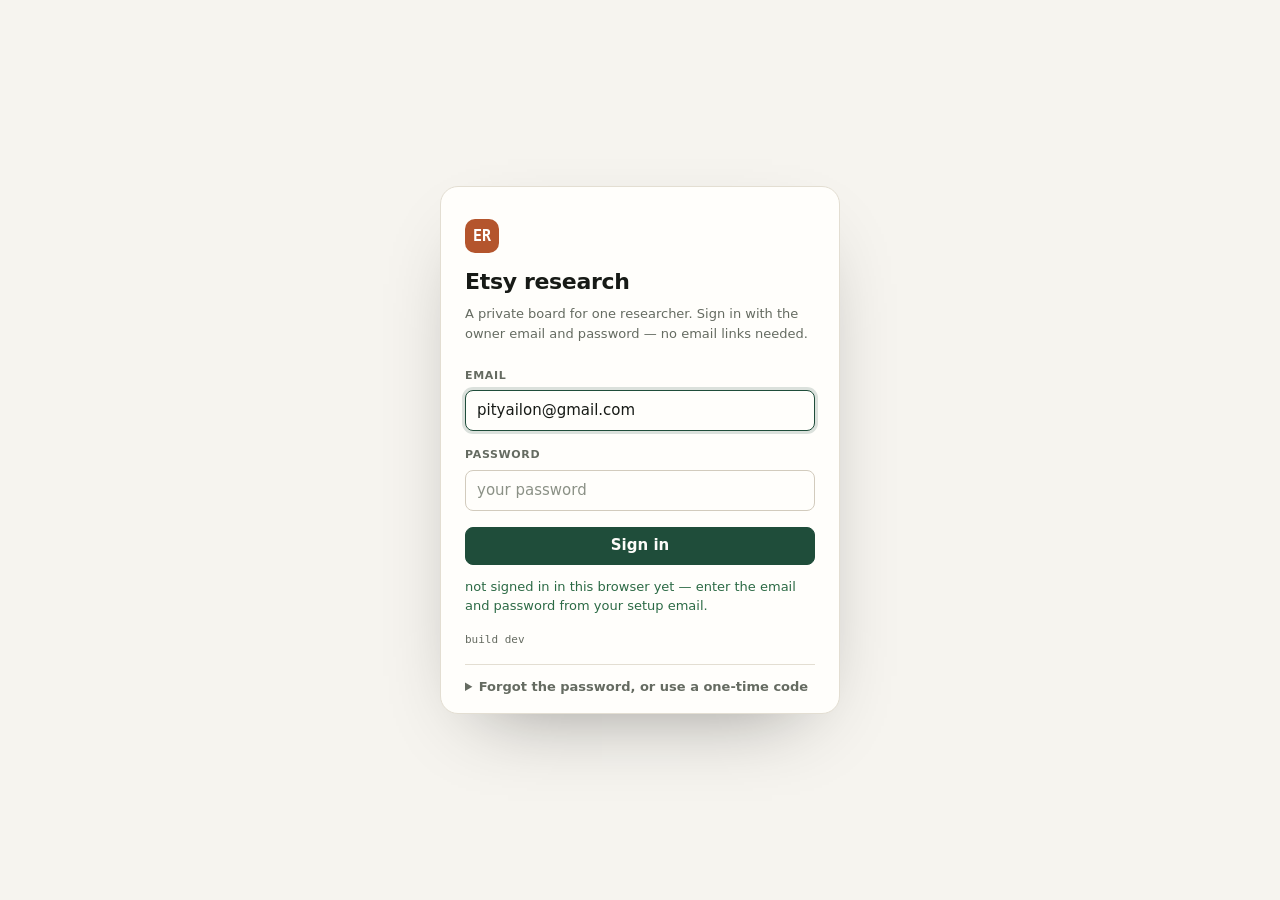
==== commit 855222f9: "feat: publish-date backfill queue, robust date parsing, Signals board section" ====
--- a/web/index.html
+++ b/web/index.html
@@ -132,6 +132,127 @@
     </dl>
   </section>
 
+  <!-- ── signals ───────────────────────────────────────────────────────── -->
+  <section class="card-block" id="signals" aria-labelledby="signals-title">
+    <div class="block-head split">
+      <div>
+        <h2 id="signals-title">Signals</h2>
+        <div class="title-row"><h3>Where a new design can still win</h3></div>
+        <p class="block-sub">
+          Everything below is derived from data already stored — publish dates, favourite counts,
+          search rank — so it costs no extra page loads. Favourites stand in for sales: Etsy
+          publishes no sold counts, and a favourite is the closest public sign of intent to buy.
+        </p>
+      </div>
+      <div class="field">
+        <label for="sig-kw">Focus keyword</label>
+        <select id="sig-kw"></select>
+      </div>
+    </div>
+
+    <div class="table-wrap">
+      <table class="data">
+        <thead>
+          <tr>
+            <th scope="col">Keyword</th>
+            <th scope="col">Entry score</th>
+            <th scope="col">Sample</th>
+            <th scope="col">Median price</th>
+            <th scope="col">Top 10% favourites</th>
+            <th scope="col">Weak sellers</th>
+            <th scope="col">New in top 30</th>
+            <th scope="col">Shop HHI</th>
+          </tr>
+        </thead>
+        <tbody id="entry-body"></tbody>
+      </table>
+    </div>
+
+    <dl class="legend">
+      <div>
+        <dt>Entry score</dt>
+        <dd>0–100. How weak the sellers are, how often new listings break into the top 30, how
+          spread out the shops are, and how much demand the winners show — combined. Higher means
+          an easier market to enter.</dd>
+      </div>
+      <div>
+        <dt>New in top 30</dt>
+        <dd>Share of the first 30 results published in the last 90 days. This single number decides
+          whether a new shop can rank at all.</dd>
+      </div>
+      <div>
+        <dt>Shop HHI</dt>
+        <dd>How concentrated the market is across shops. Near 0 means hundreds of small sellers;
+          above 0.25 means a handful of shops own the results.</dd>
+      </div>
+    </dl>
+
+    <div class="signal-grid">
+      <div>
+        <h3 class="sub-head">Do new listings reach the top?</h3>
+        <p class="panel-sub">
+          Every listing in the sample, bucketed by age, with the share of each bucket that appeared
+          in the first 20 results. If the 0–7 day row is near zero for a keyword, that market is
+          closed to newcomers.
+        </p>
+        <div class="table-wrap">
+          <table class="data compact">
+            <thead>
+              <tr>
+                <th scope="col">Age</th>
+                <th scope="col">Top-20 share</th>
+                <th scope="col">Median favourites/day</th>
+                <th scope="col">Listings</th>
+              </tr>
+            </thead>
+            <tbody id="cohort-body"></tbody>
+          </table>
+        </div>
+      </div>
+      <div>
+        <h3 class="sub-head">Launch curve</h3>
+        <p class="panel-sub">
+          Median favourites per day, grouped by the week a listing was published. A flat line means
+          age barely matters; a falling line means the niche rewards whatever is newest.
+        </p>
+        <div class="curve" id="curve-body" role="img" aria-label="Favourites per day by publication week"></div>
+      </div>
+    </div>
+
+    <h3 class="sub-head">Fastest movers</h3>
+    <p class="panel-sub">
+      Listings under 90 days old, ranked by favourites gained per day since publication — the
+      closest thing to “what is working right now”.
+    </p>
+    <ol class="movers" id="movers-body"></ol>
+
+    <h3 class="sub-head">Title language that wins</h3>
+    <p class="panel-sub">
+      Words and two-word phrases taken from titles, ranked by the median favourites of the listings
+      that use them. It answers a narrow question: which words keep showing up on the listings that
+      get saved?
+    </p>
+    <div class="table-wrap">
+      <table class="data compact">
+        <thead>
+          <tr>
+            <th scope="col">Phrase</th>
+            <th scope="col">Listings</th>
+            <th scope="col">Median favourites</th>
+            <th scope="col">Top 10%</th>
+            <th scope="col">Median price</th>
+            <th scope="col">New (30 d)</th>
+          </tr>
+        </thead>
+        <tbody id="phrase-body"></tbody>
+      </table>
+    </div>
+    <p class="note">
+      A phrase needs at least three listings in the sample to appear — a word used once by one huge
+      listing is noise, not a pattern.
+    </p>
+  </section>
+
   <!-- ── listings ──────────────────────────────────────────────────────── -->
   <section class="card-block" id="browse" aria-labelledby="browse-title">
     <div class="block-head">
--- a/web/styles.css
+++ b/web/styles.css
@@ -1,419 +1,685 @@
-/* Etsy research — warm editorial board, same palette as the local dashboard. */
+/* ─────────────────────────────────────────────────────────────────────────────
+   Etsy research — board styles
+
+   Design notes
+   ------------
+   Surface: Monitor (primary) + Explore (secondary). The board is read at a
+   glance, several times a day: numbers first, decoration last. So the layout is
+   a KPI strip → a market table (the decision) → the listing grid → the crawler
+   machinery. No hero, no icon tiles, no gradients.
+
+   Tokens only. Every colour, space and radius below is a variable, so the dark
+   variant is a token override rather than a second stylesheet. Numbers are
+   tabular everywhere they can change, so columns do not jitter between crawls.
+   ──────────────────────────────────────────────────────────────────────────── */
+
 :root {
-  --bg: #f6f5f1;
-  --card: #ffffff;
-  --line: #e1e4dc;
-  --ink: #1d2723;
-  --ink-2: #242d28;
-  --muted: #6d7873;
+  color-scheme: light;
+
+  /* surfaces */
+  --paper: #f6f4ef;
+  --surface: #fffefb;
+  --surface-2: #f1eee6;
+  --surface-3: #e9e5db;
+  --line: #e3ded2;
+  --line-strong: #d2cbbd;
+
+  /* ink */
+  --ink: #171a16;
+  --ink-2: #3c423a;
+  --muted: #656b61;   /* 4.99 on paper, 5.44 on surface — passes AA at 12px */
+  --muted-2: #8b9186;
+
+  /* accents — terracotta is Etsy's, green is "your money" */
+  --brand: #b4552d;
+  --brand-soft: #f6e7df;
+  --accent: #1f4d3a;
+  --accent-soft: #e4ece5;
   --up: #2c6a45;
-  --down: #a04a3c;
-  --accent: #2d3f34;
-  --radius: 14px;
-  --shadow: 0 1px 2px rgba(29, 39, 35, .04), 0 8px 24px rgba(29, 39, 35, .05);
-}
-
-* { box-sizing: border-box; }
+  --down: #9c3d2e;
+  --warn: #8d601c;
+  --warn-soft: #f7ecd8;
+
+  /* shape */
+  --r-sm: 8px;
+  --r: 12px;
+  --r-lg: 18px;
+  --shadow-1: 0 1px 2px rgb(23 26 22 / .05);
+  --shadow-2: 0 1px 2px rgb(23 26 22 / .05), 0 10px 28px -12px rgb(23 26 22 / .18);
+
+  /* type */
+  --font: ui-sans-serif, system-ui, -apple-system, "Segoe UI", Roboto, "Helvetica Neue", Arial, sans-serif;
+  --mono: ui-monospace, SFMono-Regular, "SF Mono", Menlo, Consolas, monospace;
+  --t-xs: .6875rem;
+  --t-sm: .8125rem;
+  --t-base: .9375rem;
+  --t-md: 1.0625rem;
+  --t-lg: 1.375rem;
+  --t-xl: 1.75rem;
+
+  /* space */
+  --s-1: 4px; --s-2: 8px; --s-3: 12px; --s-4: 16px;
+  --s-5: 24px; --s-6: 32px; --s-7: 48px;
+}
+
+@media (prefers-color-scheme: dark) {
+  :root {
+    color-scheme: dark;
+    --paper: #141614;
+    --surface: #1b1e1b;
+    --surface-2: #212521;
+    --surface-3: #2a2e29;
+    --line: #2e332d;
+    --line-strong: #3d423b;
+    --ink: #f2f1ec;
+    --ink-2: #cfd2c9;
+    --muted: #9aa093;
+    --muted-2: #7d8377;
+    --brand: #d97a52;
+    --brand-soft: #3a251c;
+    --accent: #7fb79a;
+    --accent-soft: #22352b;
+    --up: #7fb79a;
+    --down: #e08d7c;
+    --warn: #d9b072;
+    --warn-soft: #33291a;
+    --shadow-1: 0 1px 2px rgb(0 0 0 / .4);
+    --shadow-2: 0 1px 2px rgb(0 0 0 / .4), 0 12px 30px -14px rgb(0 0 0 / .7);
+  }
+  .thumb img { filter: brightness(.94); }
+}
+
+*, *::before, *::after { box-sizing: border-box; }
+
+html { -webkit-text-size-adjust: 100%; }
 
 body {
   margin: 0;
-  background: var(--bg);
+  background: var(--paper);
   color: var(--ink);
-  font: 15px/1.5 ui-sans-serif, system-ui, -apple-system, "Segoe UI", Inter, sans-serif;
+  font: var(--t-base)/1.5 var(--font);
   -webkit-font-smoothing: antialiased;
-}
-
+  text-rendering: optimizeLegibility;
+}
+
+h1, h2, h3, h4 { margin: 0; line-height: 1.2; letter-spacing: -.015em; font-weight: 600; }
+p { margin: 0; }
 a { color: inherit; }
-
-.topbar {
-  position: sticky; top: 0; z-index: 20;
-  display: flex; align-items: center; gap: 18px;
-  padding: 14px 36px;
-  background: rgba(246, 245, 241, .88);
-  backdrop-filter: blur(10px);
+b, strong { font-weight: 600; }
+
+/* every number that can change is tabular */
+.num, .kpi b, .data td, .data th, .price, .delta, .stat b, .kv dd, .meter-note,
+.metrics b, .share b, .count, .runs td, .runs th, .budget-head b {
+  font-variant-numeric: tabular-nums;
+  font-feature-settings: "tnum" 1, "ss01" 1;
+}
+
+.skip {
+  position: absolute; left: -999px; top: 0; z-index: 100;
+  background: var(--surface); color: var(--ink); padding: 10px 14px;
+  border: 1px solid var(--line-strong); border-radius: var(--r-sm);
+}
+.skip:focus { left: 12px; top: 12px; }
+
+:focus-visible {
+  outline: 2px solid var(--accent);
+  outline-offset: 2px;
+  border-radius: 4px;
+}
+
+/* ── shell ─────────────────────────────────────────────────────────────────── */
+.shell {
+  width: 100%;
+  max-width: 1440px;
+  margin-inline: auto;
+  padding-inline: clamp(16px, 3vw, 40px);
+}
+main.shell { padding-bottom: 96px; }
+
+/* ── app bar ───────────────────────────────────────────────────────────────── */
+.appbar {
+  position: sticky; top: 0; z-index: 30;
+  background: color-mix(in oklab, var(--paper) 88%, transparent);
+  backdrop-filter: blur(12px) saturate(1.2);
   border-bottom: 1px solid var(--line);
 }
-.brand { display: flex; align-items: baseline; gap: 10px; }
-.brand b { font-size: 16px; letter-spacing: -.01em; }
-.brand span { color: var(--muted); font-size: 12.5px; letter-spacing: .04em; text-transform: uppercase; }
-.topbar .spacer { flex: 1; }
-.stat { text-align: right; line-height: 1.2; }
-.stat b { display: block; font-size: 15px; font-variant-numeric: tabular-nums; }
-.stat span { color: var(--muted); font-size: 11.5px; text-transform: uppercase; letter-spacing: .05em; }
-.dot { display: inline-block; width: 7px; height: 7px; border-radius: 50%; background: var(--up); margin-right: 6px; }
-.dot.warn { background: #c98a2e; }
+.appbar-in {
+  display: flex; align-items: center; gap: var(--s-4);
+  min-height: 58px;
+}
+.brand { display: flex; align-items: center; gap: 10px; min-width: 0; }
+.brand-mark {
+  width: 26px; height: 26px; border-radius: 8px; flex: none;
+  background: var(--brand); color: #fff;
+  display: grid; place-items: center;
+  font: 600 13px/1 var(--mono);
+  letter-spacing: -.02em;
+}
+.brand-text { display: flex; flex-direction: column; line-height: 1.15; min-width: 0; }
+.brand-text b { font-size: var(--t-base); letter-spacing: -.01em; }
+.brand-text span { font-size: var(--t-xs); color: var(--muted); letter-spacing: .06em; text-transform: uppercase; }
+
+.appbar-right { margin-left: auto; display: flex; align-items: center; gap: var(--s-3); }
+.crawl-state {
+  display: inline-flex; align-items: center; gap: 7px;
+  font-size: var(--t-sm); color: var(--muted);
+  padding: 5px 11px; border: 1px solid var(--line); border-radius: 999px;
+  background: var(--surface); white-space: nowrap;
+}
+.dot { width: 7px; height: 7px; border-radius: 50%; background: var(--up); flex: none; }
+.dot.warn { background: var(--warn); }
 .dot.off { background: var(--down); }
-
-.wrap { max-width: 1800px; margin: 0 auto; padding: 26px 36px 80px; }
-
-/* ── queue ───────────────────────────────────────────────────────────── */
-.panel {
-  background: var(--card); border: 1px solid var(--line);
-  border-radius: var(--radius); box-shadow: var(--shadow);
-  padding: 18px 20px; margin-bottom: 18px;
-}
-.panel h2 {
-  margin: 0 0 6px; font-size: 13px; letter-spacing: .07em;
-  text-transform: uppercase; color: var(--muted); font-weight: 600;
-}
-.panel-head { display: flex; gap: 16px; align-items: flex-start; margin-bottom: 16px; flex-wrap: wrap; }
-.panel-head .sub { margin: 0; color: var(--muted); font-size: 13px; max-width: 62ch; line-height: 1.5; }
-.now { margin-left: auto; display: flex; gap: 8px; flex-wrap: wrap; }
-.next-chip {
-  font-size: 12.5px; color: var(--ink-2); background: #f1f3ec;
-  border: 1px solid var(--line); border-radius: 999px; padding: 4px 11px;
-}
-.next-chip b { font-variant-numeric: tabular-nums; }
-
-.queue-form { display: flex; gap: 10px; flex-wrap: wrap; align-items: flex-end; }
-.field { display: flex; flex-direction: column; gap: 5px; }
-.field.grow { flex: 1; min-width: 220px; }
-.field label { font-size: 11.5px; color: var(--muted); letter-spacing: .04em; text-transform: uppercase; display: flex; align-items: center; gap: 5px; }
-input[type=text], input[type=number], select {
-  font: inherit; color: var(--ink); background: #fbfbf9;
-  border: 1px solid var(--line); border-radius: 10px;
-  padding: 9px 12px; min-width: 0; outline: none;
-  transition: border-color .12s, box-shadow .12s;
-}
-input[type=text]:focus, input[type=number]:focus, select:focus {
-  border-color: #b9c2b6; box-shadow: 0 0 0 3px rgba(45, 63, 52, .08);
-}
+.dot.live { box-shadow: 0 0 0 3px color-mix(in oklab, var(--up) 22%, transparent); }
+
+/* ── buttons & controls ────────────────────────────────────────────────────── */
+.btn {
+  font: 550 var(--t-base)/1 var(--font);
+  display: inline-flex; align-items: center; justify-content: center; gap: 7px;
+  min-height: 38px; padding: 0 16px;
+  border-radius: var(--r-sm); border: 1px solid var(--accent);
+  background: var(--accent); color: #fdfcf9; cursor: pointer;
+  transition: background .14s ease, border-color .14s ease, transform .08s ease;
+}
+.btn:hover { background: color-mix(in oklab, var(--accent) 88%, black); border-color: color-mix(in oklab, var(--accent) 88%, black); }
+.btn:active { transform: translateY(1px); }
+.btn.ghost { background: transparent; color: var(--ink-2); border-color: var(--line-strong); }
+.btn.ghost:hover { background: var(--surface-2); border-color: var(--line-strong); }
+.btn.sm { min-height: 30px; padding: 0 10px; font-size: var(--t-sm); border-radius: 7px; }
+.btn.danger { background: var(--down); border-color: var(--down); color: #fff; }
+.btn.danger:hover { background: color-mix(in oklab, var(--down) 88%, black); }
+.btn[disabled] { opacity: .45; cursor: not-allowed; }
+
+.field { display: flex; flex-direction: column; gap: 6px; min-width: 0; }
+.field.grow { flex: 1; }
+.field label, .kpi-label, .block-head h2, .kv dt, .legend dt, .drawer h4 {
+  font-size: var(--t-xs); font-weight: 600; letter-spacing: .08em;
+  text-transform: uppercase; color: var(--muted);
+  display: flex; align-items: center; gap: 6px;
+}
+input[type=text], input[type=number], input[type=password], input[type=email], select, textarea {
+  font: var(--t-base)/1.4 var(--font);
+  color: var(--ink); background: var(--surface);
+  border: 1px solid var(--line-strong); border-radius: var(--r-sm);
+  padding: 9px 11px; min-width: 0; width: 100%;
+  transition: border-color .12s ease, box-shadow .12s ease;
+}
+input::placeholder { color: var(--muted-2); }
+input:focus, select:focus, textarea:focus {
+  outline: none; border-color: var(--accent);
+  box-shadow: 0 0 0 3px color-mix(in oklab, var(--accent) 16%, transparent);
+}
+select { appearance: none; background-image: linear-gradient(45deg, transparent 50%, var(--muted) 50%), linear-gradient(135deg, var(--muted) 50%, transparent 50%); background-position: calc(100% - 15px) 52%, calc(100% - 10px) 52%; background-size: 5px 5px, 5px 5px; background-repeat: no-repeat; padding-right: 28px; }
+.help {
+  width: 15px; height: 15px; border-radius: 50%; border: 1px solid var(--line-strong);
+  background: var(--surface-2); color: var(--muted); font: 700 9.5px/1 var(--font);
+  display: inline-grid; place-items: center; cursor: pointer; padding: 0;
+}
+.help:hover { background: var(--accent); border-color: var(--accent); color: #fff; }
+
+/* ── KPI strip ─────────────────────────────────────────────────────────────── */
+.kpis {
+  display: grid;
+  grid-template-columns: repeat(4, minmax(0, 1fr));
+  border-bottom: 1px solid var(--line);
+  margin-bottom: var(--s-6);
+}
+.kpi {
+  padding: var(--s-5) var(--s-5) var(--s-4) 0;
+  display: flex; flex-direction: column; gap: 6px;
+  border-right: 1px solid var(--line);
+}
+.kpi + .kpi { padding-left: var(--s-5); }
+.kpi:last-child { border-right: 0; }
+.kpi b { font-size: var(--t-xl); font-weight: 620; letter-spacing: -.02em; line-height: 1; }
+.kpi-note { font-size: var(--t-sm); color: var(--muted); }
+.kpi-budget .meter { margin-top: 10px; }
+
+/* ── blocks ────────────────────────────────────────────────────────────────── */
+.card-block {
+  background: var(--surface);
+  border: 1px solid var(--line);
+  border-radius: var(--r-lg);
+  padding: var(--s-5) var(--s-5) var(--s-4);
+  margin-bottom: var(--s-5);
+  box-shadow: var(--shadow-1);
+}
+.block-head {
+  display: flex; align-items: flex-start; gap: var(--s-4);
+  flex-wrap: wrap; margin-bottom: var(--s-4);
+}
+.block-head h2 {
+  font-size: var(--t-xs); letter-spacing: .1em; color: var(--muted);
+  margin-bottom: 0;
+}
+.block-head .title-row { display: flex; align-items: baseline; gap: 10px; }
+.block-head .title-row h3 { font-size: var(--t-md); letter-spacing: -.01em; }
+.block-sub { margin-top: 6px; font-size: var(--t-sm); color: var(--muted); max-width: 74ch; line-height: 1.55; }
+.block-head .toolbar { margin-left: auto; }
+
+/* ── market table ──────────────────────────────────────────────────────────── */
+.table-wrap { overflow-x: auto; margin-inline: calc(var(--s-1) * -1); }
+table.data {
+  width: 100%; border-collapse: collapse; font-size: var(--t-sm);
+}
+table.data th {
+  text-align: right; font-size: var(--t-xs); font-weight: 600; letter-spacing: .06em;
+  text-transform: uppercase; color: var(--muted); white-space: nowrap;
+  padding: 8px 12px; border-bottom: 1px solid var(--line-strong);
+}
+table.data th:first-child, table.data td:first-child { text-align: left; padding-left: var(--s-2); }
+table.data td {
+  padding: 13px 12px; border-bottom: 1px solid var(--line);
+  text-align: right; white-space: nowrap;
+}
+table.data tbody tr:last-child td { border-bottom: 0; }
+table.data tbody tr { transition: background .12s ease; }
+table.data tbody tr:hover { background: var(--surface-2); }
+table.data .kw { font-weight: 600; font-size: var(--t-base); letter-spacing: -.005em; }
+table.data .dim { color: var(--muted); }
+table.data .strong { font-weight: 600; }
+
+/* thin share bar: a number is precise, a bar is scannable — use both */
+.share { display: inline-flex; align-items: center; gap: 8px; justify-content: flex-end; }
+.share i {
+  display: block; width: 54px; height: 4px; border-radius: 3px;
+  background: var(--surface-3); overflow: hidden;
+}
+.share i b { display: block; height: 100%; background: var(--up); border-radius: 3px; }
+.share.low i b { background: var(--warn); }
+.share.high i b { background: var(--up); }
+.share .pct { min-width: 34px; text-align: right; font-variant-numeric: tabular-nums; }
+
+.legend {
+  display: grid; grid-template-columns: repeat(3, minmax(0, 1fr));
+  gap: var(--s-3) var(--s-5); margin: var(--s-4) 0 0;
+  padding-top: var(--s-4); border-top: 1px solid var(--line);
+}
+.legend div { display: flex; flex-direction: column; gap: 3px; }
+.legend dd { margin: 0; font-size: var(--t-sm); color: var(--muted); line-height: 1.45; }
+.legend dt { color: var(--ink-2); }
+
+.empty-inline {
+  padding: var(--s-5); text-align: center; color: var(--muted); font-size: var(--t-sm);
+  background: var(--surface-2); border-radius: var(--r); margin-top: var(--s-3);
+}
+
+/* ── browse toolbar ────────────────────────────────────────────────────────── */
+.toolbar { display: flex; align-items: center; gap: var(--s-3); flex-wrap: wrap; }
+.search-wrap { position: relative; min-width: 240px; flex: 1; max-width: 360px; }
+.search-wrap input { padding-left: 32px; }
+.search-wrap svg { position: absolute; left: 10px; top: 50%; transform: translateY(-50%); width: 15px; height: 15px; stroke: var(--muted); fill: none; stroke-width: 1.8; pointer-events: none; }
+
+.seg {
+  display: inline-flex; padding: 3px; gap: 2px;
+  background: var(--surface-2); border: 1px solid var(--line); border-radius: 999px;
+}
+.seg button {
+  font: 550 var(--t-sm)/1 var(--font); color: var(--muted);
+  border: 0; background: transparent; cursor: pointer;
+  padding: 7px 13px; border-radius: 999px; white-space: nowrap;
+  transition: background .12s ease, color .12s ease;
+}
+.seg button:hover { color: var(--ink); }
+.seg button[aria-pressed="true"] { background: var(--ink); color: var(--paper); }
+.count { color: var(--muted); font-size: var(--t-sm); margin-left: auto; }
+
+/* ── listing grid ──────────────────────────────────────────────────────────── */
+.grid {
+  display: grid; gap: var(--s-4);
+  grid-template-columns: repeat(auto-fill, minmax(248px, 1fr));
+  margin-top: var(--s-4);
+}
+.card {
+  background: var(--surface); border: 1px solid var(--line);
+  border-radius: var(--r); overflow: hidden;
+  display: flex; flex-direction: column;
+  transition: border-color .14s ease, box-shadow .14s ease, transform .14s ease;
+}
+.card:hover { border-color: var(--line-strong); box-shadow: var(--shadow-2); transform: translateY(-2px); }
+.card:focus-within { border-color: var(--accent); }
+.thumb {
+  position: relative; aspect-ratio: 4 / 3; background: var(--surface-2);
+  overflow: hidden; cursor: zoom-in;
+}
+.thumb img { width: 100%; height: 100%; object-fit: cover; display: block; transition: transform .35s ease; }
+.card:hover .thumb img { transform: scale(1.025); }
+.thumb .star {
+  position: absolute; top: 8px; right: 8px; width: 30px; height: 30px;
+  display: grid; place-items: center;
+  border-radius: 50%; border: 1px solid color-mix(in oklab, var(--line) 60%, transparent);
+  background: color-mix(in oklab, var(--surface) 88%, transparent);
+  color: var(--muted-2); cursor: pointer; font-size: 14px; line-height: 1;
+  backdrop-filter: blur(6px);
+  transition: color .12s ease, transform .12s ease;
+}
+.thumb .star:hover { transform: scale(1.06); color: var(--warn); }
+.thumb .star[data-on="true"] { color: var(--warn); }
+.badge-ad {
+  position: absolute; top: 8px; left: 8px;
+  font: 700 var(--t-xs)/1 var(--font); letter-spacing: .08em; text-transform: uppercase;
+  color: #fff; background: color-mix(in oklab, var(--ink) 78%, transparent);
+  padding: 4px 7px; border-radius: 5px; backdrop-filter: blur(4px);
+}
+.card .body { padding: var(--s-3) var(--s-3) var(--s-3); display: flex; flex-direction: column; gap: 8px; flex: 1; }
+.card .shop { font-size: var(--t-xs); color: var(--muted); letter-spacing: .04em; text-transform: uppercase; }
+.card h3 {
+  margin: 0; font-size: var(--t-base); font-weight: 550; line-height: 1.35;
+  display: -webkit-box; -webkit-line-clamp: 2; -webkit-box-orient: vertical; overflow: hidden;
+  min-height: 2.7em;
+}
+.card .metrics {
+  display: grid; grid-template-columns: repeat(3, 1fr);
+  gap: 2px; margin-top: auto; padding-top: 10px;
+  border-top: 1px solid var(--line);
+}
+.card .metrics div { display: flex; flex-direction: column; gap: 1px; min-width: 0; }
+.card .metrics b { font-size: var(--t-base); font-weight: 600; letter-spacing: -.01em; }
+.card .metrics span { font-size: 10.5px; color: var(--muted); letter-spacing: .05em; text-transform: uppercase; }
+.card .metrics .delta { font-size: 10.5px; font-weight: 600; letter-spacing: 0; text-transform: none; }
+.card .tags { display: flex; gap: 5px; flex-wrap: wrap; }
+.tag {
+  font-size: 10.5px; letter-spacing: .02em; color: var(--muted);
+  border: 1px solid var(--line); border-radius: 5px; padding: 2px 6px;
+  background: var(--surface-2); white-space: nowrap;
+}
+.tag.ad { border-color: color-mix(in oklab, var(--brand) 40%, var(--line)); color: var(--brand); background: var(--brand-soft); text-transform: uppercase; letter-spacing: .06em; font-weight: 600; }
+.tag.quiet { opacity: .78; }
+.card .actions { display: flex; gap: 6px; padding: 0 var(--s-3) var(--s-3); }
+.card .actions a, .card .actions button {
+  flex: 1; display: inline-flex; align-items: center; justify-content: center;
+  min-height: 32px; font: 550 var(--t-sm)/1 var(--font);
+  text-decoration: none; color: var(--ink-2); cursor: pointer;
+  background: var(--surface-2); border: 1px solid var(--line); border-radius: 7px;
+  transition: background .12s ease, border-color .12s ease;
+}
+.card .actions a:hover, .card .actions button:hover { background: var(--surface-3); border-color: var(--line-strong); }
+.card .actions a:last-child { background: transparent; }
+
+.delta { font-size: var(--t-sm); color: var(--muted); }
+.delta.up { color: var(--up); }
+.delta.down { color: var(--down); }
+.price { font-size: var(--t-md); font-weight: 620; }
+
+.more { display: flex; justify-content: center; margin-top: var(--s-5); }
+.empty { text-align: center; color: var(--muted); padding: var(--s-7) var(--s-4); font-size: var(--t-sm); }
+
+/* ── crawler block (secondary) ─────────────────────────────────────────────── */
+.block-secondary { background: var(--surface-2); box-shadow: none; }
+.queue-form { display: flex; gap: var(--s-3); flex-wrap: wrap; align-items: flex-end; }
+.queue-form .btn { min-height: 38px; }
 #kw { width: 100%; }
-#kw-depth { width: 92px; }
-.help {
-  width: 16px; height: 16px; border-radius: 50%; border: 1px solid var(--line);
-  background: #f1f3ec; color: var(--muted); font-size: 10.5px; font-weight: 700;
-  cursor: pointer; display: inline-grid; place-items: center; padding: 0; line-height: 1;
-}
-.help:hover { background: var(--accent); color: #fff; border-color: var(--accent); }
-.btn {
-  font: inherit; font-weight: 550; cursor: pointer;
-  border-radius: 10px; padding: 9px 16px;
-  border: 1px solid var(--accent); background: var(--accent); color: #f7f7f3;
-  transition: transform .08s, opacity .12s;
-}
-.btn:hover { opacity: .92; }
-.btn:active { transform: translateY(1px); }
-.btn.ghost { background: transparent; color: var(--ink-2); border-color: var(--line); }
-.btn.sm { padding: 5px 10px; font-size: 12.5px; border-radius: 8px; }
-.btn[disabled] { opacity: .45; cursor: default; }
-
-/* bulk bar */
+#kw-depth { width: 88px; }
+
 .bulk {
-  display: flex; align-items: center; gap: 10px; flex-wrap: wrap;
-  margin-top: 14px; padding: 10px 14px; border-radius: 10px;
-  background: #f1f3ec; border: 1px solid var(--line); font-size: 13px;
-}
-.bulk b { font-variant-numeric: tabular-nums; }
+  display: flex; align-items: center; gap: var(--s-3); flex-wrap: wrap;
+  margin-top: var(--s-3); padding: 10px 14px; border-radius: var(--r-sm);
+  background: var(--accent-soft); border: 1px solid color-mix(in oklab, var(--accent) 25%, var(--line));
+  font-size: var(--t-sm);
+}
 .bulk-label { color: var(--muted); }
-.bulk select { padding: 6px 10px; }
-
-/* queue table */
-.table-wrap { overflow-x: auto; margin-top: 16px; }
-table.queue { width: 100%; border-collapse: collapse; font-size: 13.5px; }
+.bulk select { width: auto; padding: 6px 26px 6px 9px; }
+
+table.queue { width: 100%; border-collapse: collapse; font-size: var(--t-sm); }
 table.queue th {
-  text-align: left; font-weight: 600; color: var(--muted); font-size: 11.5px;
-  letter-spacing: .05em; text-transform: uppercase; padding: 6px 10px;
-  border-bottom: 1px solid var(--line); white-space: nowrap;
-}
-table.queue td { padding: 11px 10px; border-bottom: 1px solid #f0f1ec; vertical-align: middle; }
+  text-align: left; font-size: var(--t-xs); font-weight: 600; letter-spacing: .06em;
+  text-transform: uppercase; color: var(--muted); padding: 8px 10px;
+  border-bottom: 1px solid var(--line-strong); white-space: nowrap;
+}
+table.queue td { padding: 12px 10px; border-bottom: 1px solid var(--line); vertical-align: middle; }
 table.queue tr:last-child td { border-bottom: 0; }
-table.queue tr:hover td { background: #fbfbf8; }
-table.queue .chk { width: 30px; }
-table.queue .kw-name b { font-weight: 600; }
-table.queue .kw-name .pill { margin-left: 7px; }
-.pill { font-size: 10.5px; text-transform: uppercase; letter-spacing: .05em; padding: 2px 8px; border-radius: 999px; white-space: nowrap; }
-.pill.queued { background: #eef0ea; color: #4a5951; }
-.pill.running { background: #e6efe7; color: var(--up); }
-.pill.blocked { background: #f6e9e6; color: var(--down); }
-.pill.paused { background: #f2eee2; color: #8a6d2f; }
-table.queue select.iv { padding: 6px 9px; font-size: 12.5px; }
-table.queue input.dp { width: 68px; padding: 6px 9px; font-size: 12.5px; }
-.prog { min-width: 170px; }
-.prog > span { display: block; font-size: 12px; font-variant-numeric: tabular-nums; }
-.prog .bar { height: 5px; border-radius: 4px; background: #eceee6; margin: 5px 0 3px; overflow: hidden; }
-.prog .bar i { display: block; height: 100%; background: var(--up); border-radius: 4px; }
-.tiny { font-size: 11.5px; color: var(--muted); }
-td.due { white-space: nowrap; font-variant-numeric: tabular-nums; }
-td.last { white-space: nowrap; color: var(--muted); font-size: 12.5px; }
+table.queue tr:hover td { background: color-mix(in oklab, var(--surface) 60%, transparent); }
+table.queue .chk { width: 28px; }
+.kw-name { display: flex; align-items: center; gap: 8px; }
+.kw-name b { font-weight: 600; }
+.pill {
+  font-size: 10.5px; font-weight: 600; letter-spacing: .06em; text-transform: uppercase;
+  padding: 3px 7px; border-radius: 999px; white-space: nowrap;
+}
+.pill.queued { background: var(--surface-3); color: var(--ink-2); }
+.pill.running { background: var(--accent-soft); color: var(--up); }
+.pill.blocked { background: color-mix(in oklab, var(--down) 14%, var(--surface)); color: var(--down); }
+.pill.paused { background: var(--warn-soft); color: var(--warn); }
+table.queue select.iv { padding: 6px 24px 6px 8px; font-size: var(--t-sm); width: auto; }
+table.queue input.dp { width: 66px; padding: 6px 8px; font-size: var(--t-sm); }
+.prog { min-width: 180px; }
+.prog > span { display: block; font-size: var(--t-sm); }
+.prog .bar { height: 4px; border-radius: 3px; background: var(--surface-3); margin: 6px 0 4px; overflow: hidden; }
+.prog .bar i { display: block; height: 100%; background: var(--up); border-radius: 3px; }
+.tiny { font-size: var(--t-xs); color: var(--muted); }
+td.due, td.last { white-space: nowrap; }
+td.last { color: var(--muted); }
 td.acts { text-align: right; white-space: nowrap; }
 td.acts button {
-  border: 1px solid var(--line); background: #fbfbf9; color: var(--muted);
-  cursor: pointer; font-size: 12px; line-height: 1; padding: 5px 8px; border-radius: 7px; margin-left: 4px;
-}
-td.acts button:hover { background: #eef0ea; color: var(--ink); }
+  border: 1px solid var(--line-strong); background: var(--surface); color: var(--muted);
+  cursor: pointer; font-size: 11px; line-height: 1; padding: 6px 8px; border-radius: 6px; margin-left: 4px;
+}
+td.acts button:hover { background: var(--surface-3); color: var(--ink); }
 .now-tag { color: var(--up); }
+.now { display: flex; flex-wrap: wrap; gap: 6px; justify-content: flex-end; }
+.next-chip {
+  display: inline-flex; align-items: center; gap: 6px; white-space: nowrap;
+  font-size: var(--t-xs); color: var(--muted);
+  background: var(--surface-2); border: 1px solid var(--line);
+  border-radius: 999px; padding: 4px 10px;
+}
+.next-chip b { color: var(--ink-2); font-weight: 600; }
+.next-chip .sep { color: var(--line-strong); }
+.note { margin: var(--s-3) 0 0; font-size: var(--t-xs); color: var(--muted); line-height: 1.5; max-width: 82ch; }
+.note b { color: var(--ink-2); }
+input.pick, .chk input { width: 15px; height: 15px; accent-color: var(--brand); cursor: pointer; }
 .muted { color: var(--muted); }
-.warn { color: #a0552f; }
-.queue-empty { color: var(--muted); font-size: 13px; padding: 14px 2px 2px; margin: 0; }
-
-/* explainers */
-.explainers { margin-top: 14px; border-top: 1px solid var(--line); padding-top: 12px; }
-.explain { border-bottom: 1px dashed var(--line); }
+.warn { color: var(--warn); }
+.ok { color: var(--up); }
+.bad { color: var(--down); }
+.queue-empty { color: var(--muted); font-size: var(--t-sm); padding: var(--s-4) 2px 2px; }
+
+.explainers { margin-top: var(--s-4); border-top: 1px solid var(--line); padding-top: var(--s-2); }
+.explain { border-bottom: 1px solid var(--line); }
 .explain:last-child { border-bottom: 0; }
 .explain summary {
-  cursor: pointer; padding: 9px 2px; font-size: 13px; font-weight: 560; color: var(--ink-2);
+  cursor: pointer; padding: 10px 2px; font-size: var(--t-sm); font-weight: 550; color: var(--ink-2);
   list-style: none; display: flex; align-items: center; gap: 8px;
 }
 .explain summary::-webkit-details-marker { display: none; }
-.explain summary::before { content: '▸'; color: var(--muted); font-size: 11px; transition: transform .15s; }
+.explain summary::before { content: "▸"; color: var(--muted); font-size: 10px; transition: transform .15s ease; }
 .explain[open] summary::before { transform: rotate(90deg); }
-.explain-body { padding: 0 2px 14px 20px; font-size: 13.5px; line-height: 1.62; color: #3a4642; }
-.explain-body p { margin: 0 0 9px; }
-.explain-body p:last-child { margin-bottom: 0; }
-
-/* budget meter */
-.budget { margin-top: 16px; padding: 13px 15px; border-radius: 11px; background: #fbfbf8; border: 1px solid var(--line); }
-.budget-head { display: flex; justify-content: space-between; gap: 12px; font-size: 13px; align-items: baseline; }
-.budget-head b { font-size: 12px; letter-spacing: .05em; text-transform: uppercase; color: var(--muted); font-weight: 600; }
-.meter { height: 7px; border-radius: 5px; background: #eceee6; margin: 9px 0 8px; overflow: hidden; }
-.meter i { display: block; height: 100%; width: 0; background: var(--up); border-radius: 5px; transition: width .3s; }
-.meter i.high { background: #c98a2e; }
+.explain-body { padding: 0 2px 14px 18px; font-size: var(--t-sm); line-height: 1.65; color: var(--ink-2); }
+.explain-body p { margin: 0 0 8px; }
+.explain-body p:last-child { margin: 0; }
+
+/* ── budget ────────────────────────────────────────────────────────────────── */
+.budget {
+  margin-top: var(--s-4); padding: var(--s-4);
+  border-radius: var(--r); background: var(--surface); border: 1px solid var(--line);
+}
+.budget-head { display: flex; justify-content: space-between; align-items: baseline; gap: var(--s-3); font-size: var(--t-sm); }
+.budget-head b { font-size: var(--t-xs); letter-spacing: .08em; text-transform: uppercase; color: var(--muted); font-weight: 600; }
+.meter { height: 6px; border-radius: 4px; background: var(--surface-3); overflow: hidden; margin: 9px 0; }
+.meter i { display: block; height: 100%; width: 0; background: var(--up); border-radius: 4px; transition: width .35s ease; }
+.meter i.high { background: var(--warn); }
 .meter i.full { background: var(--down); }
-.budget-foot { display: flex; justify-content: space-between; gap: 14px; flex-wrap: wrap; font-size: 12.5px; align-items: center; }
+.budget-foot { display: flex; justify-content: space-between; gap: var(--s-3); flex-wrap: wrap; align-items: center; font-size: var(--t-sm); }
 .budget-set { display: flex; align-items: center; gap: 7px; color: var(--muted); }
-.budget-set input { width: 78px; padding: 5px 9px; font-size: 12.5px; }
-
-/* ── filters ─────────────────────────────────────────────────────────── */
-.filters { display: flex; gap: 10px; flex-wrap: wrap; align-items: flex-end; }
-#q { width: 300px; }
-.seg { display: flex; border: 1px solid var(--line); border-radius: 10px; overflow: hidden; background: #fbfbf9; }
-.seg button {
-  font: inherit; font-size: 13px; padding: 8px 13px; border: 0; cursor: pointer;
-  background: transparent; color: var(--muted); border-right: 1px solid var(--line);
-}
-.seg button:last-child { border-right: 0; }
-.seg button[aria-pressed=true] { background: var(--accent); color: #f7f7f3; }
-.count { margin-left: auto; color: var(--muted); font-size: 13px; font-variant-numeric: tabular-nums; }
-
-/* ── cards ───────────────────────────────────────────────────────────── */
-.grid {
-  display: grid; gap: 22px; margin-top: 20px;
-  grid-template-columns: repeat(auto-fill, minmax(280px, 1fr));
-}
-.card {
-  background: var(--card); border: 1px solid var(--line);
-  border-radius: var(--radius); overflow: hidden;
-  box-shadow: var(--shadow); display: flex; flex-direction: column;
-  transition: transform .12s, box-shadow .12s;
-}
-.card:hover { transform: translateY(-2px); box-shadow: 0 2px 4px rgba(29,39,35,.05), 0 14px 32px rgba(29,39,35,.09); }
-.thumb {
-  position: relative; aspect-ratio: 4 / 3; background: #eef0ea; overflow: hidden; cursor: zoom-in;
-}
-.thumb img { width: 100%; height: 100%; object-fit: cover; display: block; }
-.thumb .star {
-  position: absolute; top: 9px; right: 9px; width: 30px; height: 30px;
-  border-radius: 50%; border: 1px solid rgba(0,0,0,.06); background: rgba(255,255,255,.92);
-  display: grid; place-items: center; cursor: pointer; font-size: 15px; color: #b9bdb4;
-}
-.thumb .star[data-on=true] { color: #c9962f; }
-.card .body { padding: 13px 15px 15px; display: flex; flex-direction: column; gap: 8px; flex: 1; }
-.card h3 {
-  margin: 0; font-size: 14px; line-height: 1.35; font-weight: 560;
-  display: -webkit-box; -webkit-line-clamp: 2; -webkit-box-orient: vertical; overflow: hidden;
-}
-.shop { color: var(--muted); font-size: 12.5px; }
-.row { display: flex; align-items: baseline; gap: 8px; margin-top: auto; }
-.price { font-size: 16px; font-weight: 620; font-variant-numeric: tabular-nums; }
-.delta { font-size: 12.5px; font-variant-numeric: tabular-nums; color: var(--muted); }
-.delta.up { color: var(--up); }
-.delta.down { color: var(--down); }
-.tags { display: flex; gap: 6px; flex-wrap: wrap; }
-.tag { font-size: 11px; color: var(--muted); border: 1px solid var(--line); border-radius: 6px; padding: 1px 6px; }
-.card .actions { display: flex; gap: 8px; padding: 0 15px 15px; }
-.card .actions a, .card .actions button {
-  flex: 1; text-align: center; text-decoration: none; font-size: 12.5px; font-weight: 550;
-  padding: 7px 10px; border-radius: 8px; border: 1px solid var(--line);
-  background: #fbfbf9; color: var(--ink-2); cursor: pointer;
-}
-.card .actions a:hover, .card .actions button:hover { background: #f1f2ec; }
-
-.more { display: flex; justify-content: center; margin: 30px 0 0; }
-.empty { text-align: center; color: var(--muted); padding: 70px 0; }
-
-/* ── drawer ──────────────────────────────────────────────────────────── */
+.budget-set input { width: 74px; padding: 5px 8px; }
+
+/* ── runs ──────────────────────────────────────────────────────────────────── */
+table.runs { width: 100%; border-collapse: collapse; font-size: var(--t-sm); }
+table.runs th {
+  text-align: left; font-size: var(--t-xs); font-weight: 600; letter-spacing: .06em;
+  text-transform: uppercase; color: var(--muted); padding: 8px 10px;
+  border-bottom: 1px solid var(--line-strong);
+}
+table.runs td { padding: 10px; border-bottom: 1px solid var(--line); }
+table.runs tr:last-child td { border-bottom: 0; }
+
+/* ── drawer ────────────────────────────────────────────────────────────────── */
 .scrim {
-  position: fixed; inset: 0; background: rgba(29,39,35,.34);
-  opacity: 0; pointer-events: none; transition: opacity .18s; z-index: 40;
+  position: fixed; inset: 0; background: color-mix(in oklab, var(--ink) 38%, transparent);
+  opacity: 0; pointer-events: none; transition: opacity .18s ease; z-index: 40;
 }
 .scrim.open { opacity: 1; pointer-events: auto; }
 .drawer {
-  position: fixed; top: 0; right: 0; height: 100%; width: min(560px, 94vw);
-  background: var(--card); border-left: 1px solid var(--line); z-index: 50;
-  transform: translateX(102%); transition: transform .22s cubic-bezier(.3,.8,.3,1);
-  overflow-y: auto; padding: 26px 28px 60px;
+  position: fixed; top: 0; right: 0; height: 100%; width: min(620px, 96vw);
+  background: var(--surface); border-left: 1px solid var(--line); z-index: 50;
+  transform: translateX(102%); transition: transform .24s cubic-bezier(.3,.8,.3,1);
+  overflow-y: auto; padding: var(--s-5) var(--s-6) 80px;
 }
 .drawer.open { transform: none; }
 .drawer .close {
-  position: sticky; top: 0; float: right; margin: -8px -8px 0 0;
-  border: 0; background: var(--bg); width: 32px; height: 32px; border-radius: 50%;
-  cursor: pointer; font-size: 17px; color: var(--muted);
-}
-.drawer img.hero { width: 100%; border-radius: 12px; margin-bottom: 16px; }
-.drawer h2 { margin: 0 0 6px; font-size: 19px; line-height: 1.3; }
-.kv { display: grid; grid-template-columns: 120px 1fr; gap: 7px 12px; margin: 16px 0; font-size: 13.5px; }
-.kv dt { color: var(--muted); }
-.kv dd { margin: 0; font-variant-numeric: tabular-nums; }
-.desc { white-space: pre-wrap; font-size: 13.5px; line-height: 1.65; color: #3a4642; border-top: 1px solid var(--line); padding-top: 14px; }
-
-/* ── runs ────────────────────────────────────────────────────────────── */
-table.runs { width: 100%; border-collapse: collapse; font-size: 13px; }
-table.runs th {
-  text-align: left; font-weight: 600; color: var(--muted); font-size: 11.5px;
-  letter-spacing: .05em; text-transform: uppercase; padding: 6px 10px; border-bottom: 1px solid var(--line);
-}
-table.runs td { padding: 8px 10px; border-bottom: 1px solid #f0f1ec; font-variant-numeric: tabular-nums; }
-table.runs tr:last-child td { border-bottom: 0; }
-.ok { color: var(--up); } .bad { color: var(--down); }
-
+  position: sticky; top: 0; float: right; margin: -6px -10px 0 0;
+  width: 34px; height: 34px; border-radius: 50%; border: 1px solid var(--line);
+  background: var(--surface); color: var(--muted); cursor: pointer; font-size: 16px;
+}
+.drawer .close:hover { background: var(--surface-2); color: var(--ink); }
+.drawer img.hero { width: 100%; aspect-ratio: 16 / 10; object-fit: cover; border-radius: var(--r); margin-bottom: var(--s-4); background: var(--surface-2); }
+.drawer h2 { font-size: var(--t-lg); margin-bottom: 6px; }
+.drawer .shop { color: var(--muted); font-size: var(--t-sm); margin-bottom: var(--s-4); }
+.drawer h4 { margin: var(--s-5) 0 var(--s-2); }
+.kv { display: grid; grid-template-columns: 132px 1fr; gap: 9px var(--s-3); margin: 0; font-size: var(--t-sm); }
+.kv dt { color: var(--muted); text-transform: none; letter-spacing: 0; font-size: var(--t-sm); font-weight: 500; display: block; }
+.kv dd { margin: 0; }
+.desc {
+  white-space: pre-wrap; font-size: var(--t-sm); line-height: 1.65; color: var(--ink-2);
+  border-top: 1px solid var(--line); padding-top: var(--s-4); margin-top: var(--s-5);
+  max-height: 320px; overflow-y: auto;
+}
+
+/* ── toast ─────────────────────────────────────────────────────────────────── */
 .toast {
-  position: fixed; left: 50%; bottom: 26px; transform: translate(-50%, 20px);
-  background: var(--ink); color: #f7f7f3; padding: 11px 18px; border-radius: 10px;
-  font-size: 13.5px; opacity: 0; pointer-events: none; transition: .2s; z-index: 60;
+  position: fixed; left: 50%; bottom: 24px; transform: translate(-50%, 12px);
+  background: var(--ink); color: var(--paper); padding: 11px 16px; border-radius: var(--r-sm);
+  font-size: var(--t-sm); opacity: 0; pointer-events: none; transition: .2s ease; z-index: 70;
+  box-shadow: var(--shadow-2); max-width: min(520px, 92vw);
 }
 .toast.show { opacity: 1; transform: translate(-50%, 0); }
 
-@media (max-width: 760px) {
-  .topbar { flex-wrap: wrap; gap: 10px 16px; padding: 10px 18px; }
-  .topbar .brand span { display: none; }
-  /* keep listings + last crawl; drop observations and keyword count */
-  .topbar .stat-snaps, .topbar .stat-queue { display: none; }
-  .topbar .stat b { font-size: 14px; }
-  .wrap { padding-left: 18px; padding-right: 18px; }
-  .grid { grid-template-columns: repeat(auto-fill, minmax(150px, 1fr)); gap: 14px; }
-  .panel { padding: 15px 14px; }
-  .panel-head { gap: 10px; }
-  .now { margin-left: 0; width: 100%; }
-  .queue-form .field.grow { min-width: 100%; }
-  .budget-foot { flex-direction: column; align-items: flex-start; gap: 8px; }
-  table.queue { font-size: 12.5px; }
-  table.queue th, table.queue td { padding: 9px 8px; }
-}
-
-@media (max-width: 700px) {
-  .topbar .stat:nth-child(2) { display: none; }
-}
-
-/* ── unlock dialog ───────────────────────────────────────────────────── */
-.now-wrap { margin-left: auto; display: flex; align-items: center; gap: 10px; }
-.chip {
-  font: 600 11.5px/1 ui-sans-serif, system-ui, sans-serif;
-  padding: 7px 10px; border-radius: 999px; cursor: pointer;
-  border: 1px solid var(--border); background: transparent; color: var(--muted);
-  transition: background .15s, color .15s, border-color .15s;
-}
-.chip:hover { background: var(--accent); border-color: var(--accent); color: #fff; }
-.chip.locked { color: #9a5c2b; border-color: #d9bfa8; background: #fdf4ec; }
-#token-btn.locked { border-color: #d9bfa8; color: #9a5c2b; }
-
-.scrim2 {
-  position: fixed; inset: 0; background: rgba(28, 22, 17, .38);
-  backdrop-filter: blur(1.5px); z-index: 60;
-}
+/* ── modals ────────────────────────────────────────────────────────────────── */
+.scrim2 { position: fixed; inset: 0; background: color-mix(in oklab, var(--ink) 40%, transparent); z-index: 60; }
 .modal {
   position: fixed; z-index: 61; left: 50%; top: 50%; transform: translate(-50%, -50%);
-  width: min(430px, calc(100vw - 32px)); max-height: min(86vh, 620px); overflow-y: auto;
-  background: var(--card); border: 1px solid var(--border); border-radius: 14px;
-  padding: 22px 22px 18px;
-  box-shadow: 0 24px 60px -18px rgba(40, 28, 18, .45);
-}
-.modal h3 { margin: 0 0 10px; font-size: 17px; letter-spacing: -.01em; }
-.modal .sub { margin: 0 0 12px; font-size: 13px; line-height: 1.5; color: var(--muted); }
-.modal label { display: block; font-size: 12px; font-weight: 600; color: var(--muted); margin: 14px 0 6px; }
-.modal input {
-  width: 100%; padding: 10px 12px; font: 13.5px/1.3 ui-monospace, SFMono-Regular, Menlo, monospace;
-  border: 1px solid var(--border); border-radius: 9px; background: #fff; color: var(--fg);
-}
-.modal input:focus { outline: 2px solid var(--accent); outline-offset: 1px; border-color: var(--accent); }
-.modal .hint { margin-top: 12px; font-size: 12.5px; color: var(--muted); }
-.modal .hint summary { cursor: pointer; font-weight: 600; }
-.modal .hint p { margin: 8px 0; line-height: 1.45; }
-.modal .hint pre {
-  margin: 6px 0 8px; padding: 9px 10px; background: #f6efe6; border: 1px solid var(--border);
-  border-radius: 8px; overflow-x: auto; font-size: 11.5px; color: #4a3f33;
-}
-.modal .hint code { background: #f6efe6; padding: 1px 4px; border-radius: 4px; font-size: 11.5px; }
-.modal-foot { display: flex; align-items: center; gap: 8px; margin-top: 18px; flex-wrap: wrap; }
+  width: min(420px, calc(100vw - 32px)); max-height: min(86vh, 640px); overflow-y: auto;
+  background: var(--surface); border: 1px solid var(--line); border-radius: var(--r-lg);
+  padding: var(--s-5); box-shadow: 0 30px 70px -30px rgb(0 0 0 / .5);
+}
+.modal.small { width: min(380px, calc(100vw - 32px)); }
+.modal h2, .modal h3 { font-size: var(--t-md); margin-bottom: 10px; }
+.modal .sub { font-size: var(--t-sm); color: var(--muted); line-height: 1.5; margin-bottom: var(--s-3); }
+.modal label { display: block; font-size: var(--t-xs); font-weight: 600; letter-spacing: .06em; text-transform: uppercase; color: var(--muted); margin: 14px 0 6px; }
+.modal input { width: 100%; }
+.modal-actions, .modal-foot { display: flex; gap: 8px; flex-wrap: wrap; margin-top: var(--s-4); }
 .modal-foot .btn:first-child { margin-right: auto; }
-
-/* a locked board still lets you read everything; the actions that write are dimmed */
+.mono-note { font-family: var(--mono); font-size: var(--t-xs); color: var(--muted); }
+.mono-note.bad { color: var(--down); }
+
+/* ── sign-in gate ──────────────────────────────────────────────────────────── */
+.gate {
+  position: fixed; inset: 0; z-index: 80; display: grid; place-items: center;
+  padding: 24px; background: var(--paper);
+}
+.gate-card {
+  width: min(400px, 100%); background: var(--surface); border: 1px solid var(--line);
+  border-radius: var(--r-lg); padding: var(--s-6) var(--s-5) var(--s-4);
+  box-shadow: 0 30px 80px -40px rgb(0 0 0 / .45);
+}
+.gate-mark {
+  width: 34px; height: 34px; border-radius: 10px; background: var(--brand); color: #fff;
+  display: grid; place-items: center; font: 600 15px/1 var(--mono); margin-bottom: var(--s-4);
+}
+.gate h1 { font-size: var(--t-lg); margin-bottom: 8px; }
+.gate-sub { font-size: var(--t-sm); color: var(--muted); line-height: 1.55; margin-bottom: var(--s-5); }
+.gate label { display: block; font-size: var(--t-xs); font-weight: 600; letter-spacing: .06em; text-transform: uppercase; color: var(--muted); margin: 0 0 6px; }
+.gate input { margin-bottom: var(--s-4); }
+.gate .btn { width: 100%; }
+.gate-msg { margin-top: var(--s-3); font-size: var(--t-sm); line-height: 1.5; color: var(--up); }
+.gate-msg.bad { color: var(--down); }
+.gate-foot { margin-top: var(--s-4); color: var(--muted); }
+.gate-alt { margin-top: var(--s-4); border-top: 1px solid var(--line); padding-top: var(--s-3); }
+.gate-alt summary { cursor: pointer; font-size: var(--t-sm); font-weight: 550; color: var(--muted); }
+.gate-alt p { font-size: var(--t-sm); color: var(--muted); line-height: 1.5; margin: 10px 0; }
+.gate-alt input { margin-bottom: 8px; }
+.gate-alt .btn { width: 100%; margin-bottom: 8px; }
+
+/* ── banner / splash ───────────────────────────────────────────────────────── */
+.banner {
+  margin: var(--s-3) auto 0; padding: 11px 14px; border-radius: var(--r-sm);
+  background: var(--warn-soft); border: 1px solid color-mix(in oklab, var(--warn) 35%, var(--line));
+  color: var(--warn); font-size: var(--t-sm); line-height: 1.5;
+  max-width: 1440px; width: calc(100% - clamp(32px, 6vw, 80px));
+}
+.banner.bad { background: color-mix(in oklab, var(--down) 10%, var(--surface)); border-color: color-mix(in oklab, var(--down) 35%, var(--line)); color: var(--down); }
+
+#boot-splash { display: none; }
+body[data-auth="pending"] #boot-splash {
+  display: block; text-align: center; padding: 24vh 24px 0;
+  color: var(--muted); font-family: var(--mono); font-size: var(--t-sm); letter-spacing: .04em;
+}
+body[data-auth="pending"] .gate,
+body[data-auth="pending"] main { display: none !important; }
+body[data-auth="out"] .appbar,
+body[data-auth="out"] main { display: none; }
+
+/* the attribute must win against any author display rule — see the gate saga */
+[hidden] { display: none !important; }
+
 body[data-locked="1"] #queue-body button[data-act="del"] { opacity: .55; }
 body[data-locked="1"] #queue-body button[data-act="del"]::after { content: " 🔒"; font-size: 10px; }
 
-@media (max-width: 760px) {
-  .now-wrap { margin-left: 0; width: 100%; justify-content: space-between; }
-  .modal { padding: 18px 16px 14px; }
-}
-
-.modal.small { width: min(380px, calc(100vw - 32px)); }
-.modal .btn.danger { background: #a4402f; border-color: #a4402f; color: #fff; }
-.modal .btn.danger:hover { background: #8c3626; border-color: #8c3626; }
-
-.mono-note { font-family: ui-monospace, SFMono-Regular, Menlo, monospace; font-size: 11.5px; }
-.mono-note.bad { color: #a4402f; }
-
-/* ── sign-in gate ────────────────────────────────────────────────────── */
-.gate {
-  position: fixed; inset: 0; z-index: 80; display: grid; place-items: center;
-  padding: 22px; background: #faf6f0;
-}
-.gate-card {
-  width: min(390px, 100%); background: var(--card); border: 1px solid var(--border);
-  border-radius: 16px; padding: 30px 26px 22px; text-align: left;
-  box-shadow: 0 26px 70px -30px rgba(50, 34, 20, .4);
-}
-.gate-mark { font-size: 30px; line-height: 1; margin-bottom: 12px; }
-.gate h1 { margin: 0 0 8px; font-size: 21px; letter-spacing: -.015em; }
-.gate-sub { margin: 0 0 20px; font-size: 13.5px; line-height: 1.55; color: var(--muted); }
-.gate label { display: block; font-size: 12px; font-weight: 600; color: var(--muted); margin-bottom: 6px; }
-.gate input {
-  width: 100%; padding: 11px 12px; font: 14px/1.3 inherit; color: var(--fg);
-  border: 1px solid var(--border); border-radius: 9px; background: #fff; margin-bottom: 14px;
-}
-.gate input:focus { outline: 2px solid var(--accent); outline-offset: 1px; border-color: var(--accent); }
-.gate .btn { width: 100%; }
-.gate-msg { margin: 14px 0 0; font-size: 13px; line-height: 1.5; color: #2f6b46; }
-.gate-msg.bad { color: #a4402f; }
-.gate-foot { margin: 18px 0 0; font-size: 11.5px; line-height: 1.5; color: var(--muted); }
-body[data-auth="out"] .topbar, body[data-auth="out"] .wrap { display: none; }
-
-.gate-alt { margin-top: 16px; border-top: 1px solid var(--border); padding-top: 12px; }
-.gate-alt summary { cursor: pointer; font-size: 12.5px; font-weight: 600; color: var(--muted); }
-.gate-alt p { font-size: 12px; line-height: 1.5; color: var(--muted); margin: 8px 0; }
-.gate-alt input { margin-bottom: 8px; font-size: 12.5px; }
-.gate-alt .btn { width: 100%; }
-
-
-/* ── load-failure banner ─────────────────────────────────────────────── */
-.banner {
-  margin: 0 0 14px; padding: 11px 14px; border-radius: 10px;
-  background: #fdf4ec; border: 1px solid #e8cdb4; color: #8a4a22;
-  font-size: 13px; line-height: 1.5;
-}
-.banner.bad { background: #fbf0ee; border-color: #e5c3bd; color: #8f3423; }
-
-/* While the stored session is being checked, show neither the login card nor an
-   empty board: a signed-in visitor should never see the login page flash. */
-body[data-auth="pending"] .gate,
-body[data-auth="pending"] .wrap { display: none !important; }
-#boot-splash { display: none; }
-body[data-auth="pending"] #boot-splash {
-  display: block; text-align: center; padding: 22vh 24px 0;
-  color: var(--muted); font-family: var(--mono, ui-monospace, monospace); letter-spacing: .04em;
-}
-
-/* If app.js never runs, the failsafe in index.html sets data-auth="out"; the
-   gate must then be visible even though it ships with the hidden attribute,
-   otherwise the visitor gets a blank page and no explanation. */
-
-/* hidden must actually hide.
-   The UA rule for [hidden] loses to any author `display:` declaration, so
-   `.gate { display: grid }` kept the sign-in card painted over the board even
-   when app.js set gate.hidden = true. Every panel here is toggled through the
-   attribute, so make it authoritative once, globally. */
-[hidden] { display: none !important; }
-
-/* Sponsored cards: same grid, different meaning. Muted, not shouty. */
-.tag.ad { border-color: #b08968; color: #8a5a2b; text-transform: uppercase; letter-spacing: .04em; }
-.tag.quiet { opacity: .72; }
+/* ── responsive ────────────────────────────────────────────────────────────── */
+@media (max-width: 1080px) {
+  .kpis { grid-template-columns: repeat(2, minmax(0, 1fr)); }
+  .kpi { border-right: 0; border-bottom: 1px solid var(--line); padding-right: 0; }
+  .kpi + .kpi { padding-left: 0; }
+  .kpi:nth-child(odd) { border-right: 1px solid var(--line); padding-right: var(--s-4); }
+  .kpi:nth-child(even) { padding-left: var(--s-4); }
+  .kpi:nth-last-child(-n+2) { border-bottom: 0; }
+  .legend { grid-template-columns: 1fr; }
+}
+
+@media (max-width: 860px) {
+  .block-head .toolbar { margin-left: 0; width: 100%; }
+  .search-wrap { max-width: none; }
+  .count { margin-left: 0; }
+  .grid { grid-template-columns: repeat(auto-fill, minmax(180px, 1fr)); gap: var(--s-3); }
+  .drawer { padding: var(--s-4) var(--s-4) 64px; }
+  .card .metrics b { font-size: var(--t-sm); }
+}
+
+@media (max-width: 640px) {
+  .appbar-in { min-height: 52px; gap: 10px; }
+  .brand-text span { display: none; }
+  .crawl-state { font-size: var(--t-xs); padding: 4px 9px; }
+  .kpi b { font-size: var(--t-lg); }
+  .kpi-note { font-size: var(--t-xs); }
+  .card-block { padding: var(--s-4) var(--s-4) var(--s-3); border-radius: var(--r); }
+  .grid { grid-template-columns: repeat(2, minmax(0, 1fr)); }
+  .card h3 { font-size: var(--t-sm); min-height: 2.4em; }
+  .card .metrics { grid-template-columns: 1fr 1fr; row-gap: 8px; }
+  .card .metrics div:nth-child(3) { display: none; }
+  .card .actions a, .card .actions button { min-height: 34px; font-size: var(--t-xs); }
+
+  /* market table becomes a list of labelled rows */
+  table.data thead { display: none; }
+  table.data, table.data tbody, table.data tr, table.data td { display: block; width: 100%; }
+  table.data tr {
+    border: 1px solid var(--line); border-radius: var(--r);
+    padding: var(--s-3); margin-bottom: var(--s-2); background: var(--surface);
+  }
+  table.data td { border: 0; padding: 4px 0; text-align: right; display: flex; justify-content: space-between; gap: var(--s-3); white-space: normal; }
+  table.data td::before {
+    content: attr(data-label); color: var(--muted); font-size: var(--t-xs);
+    letter-spacing: .06em; text-transform: uppercase; text-align: left;
+  }
+  table.data td:first-child { text-align: left; padding-bottom: 8px; }
+  table.data td:first-child::before { content: none; }
+  .share { justify-content: flex-end; }
+  .legend { display: none; }
+  .toolbar { gap: 8px; }
+  .seg { width: 100%; overflow-x: auto; }
+  .seg button { flex: 1; padding: 7px 10px; }
+}
+
+@media (prefers-reduced-motion: reduce) {
+  *, *::before, *::after { animation-duration: .001ms !important; transition-duration: .001ms !important; }
+  .card:hover { transform: none; }
+  .card:hover .thumb img { transform: none; }
+}
